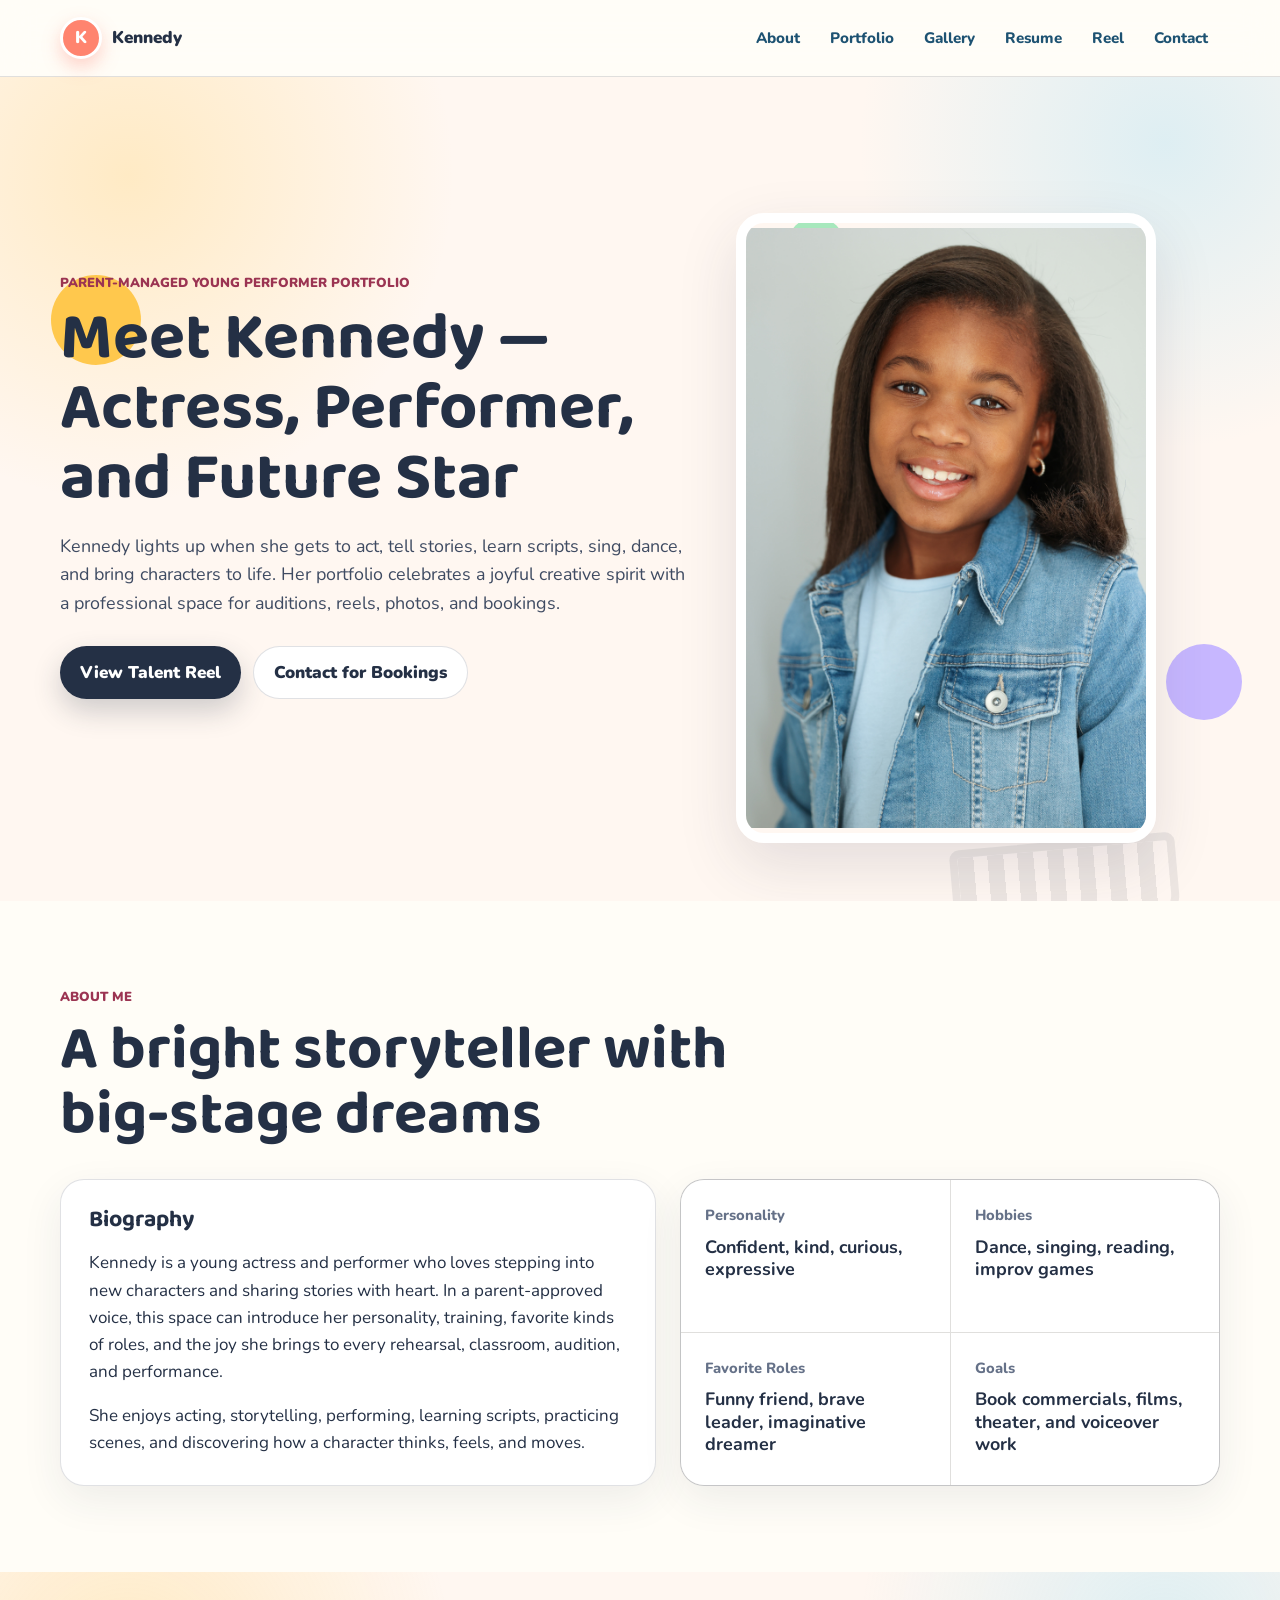
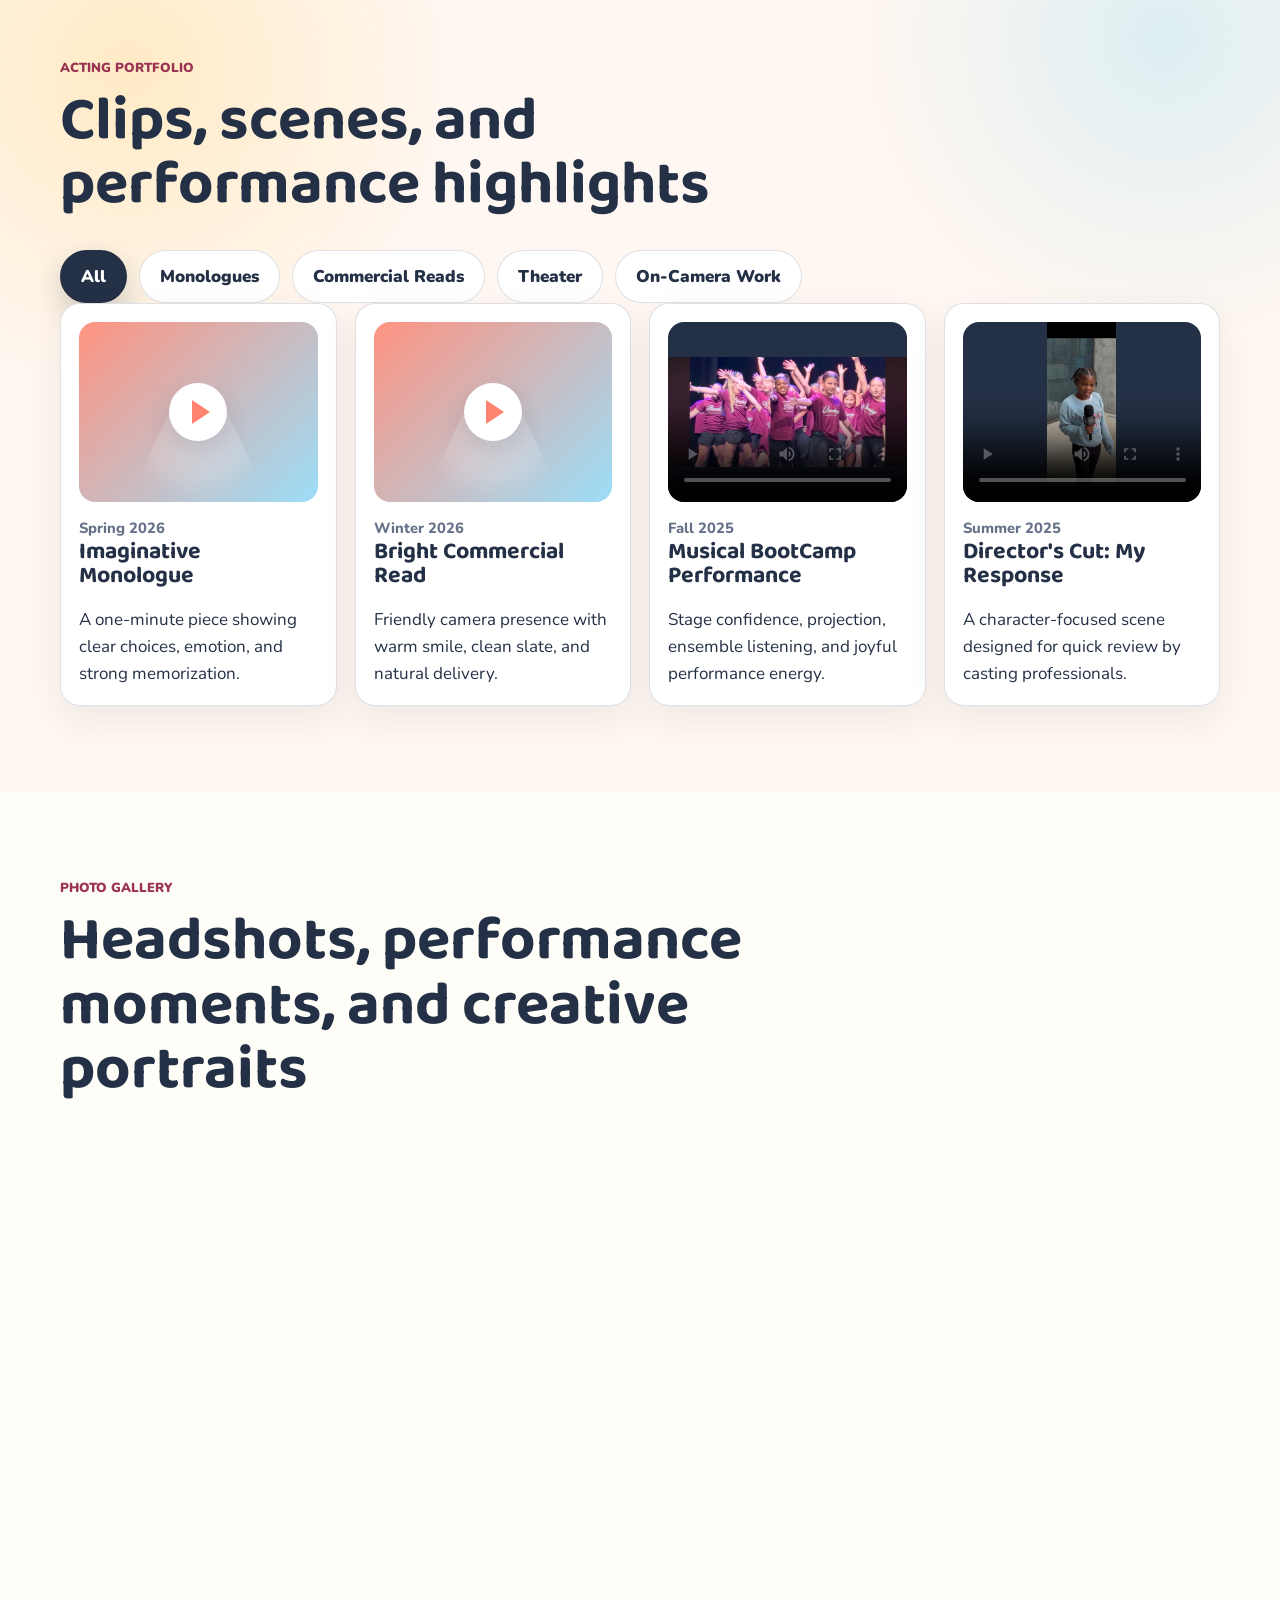
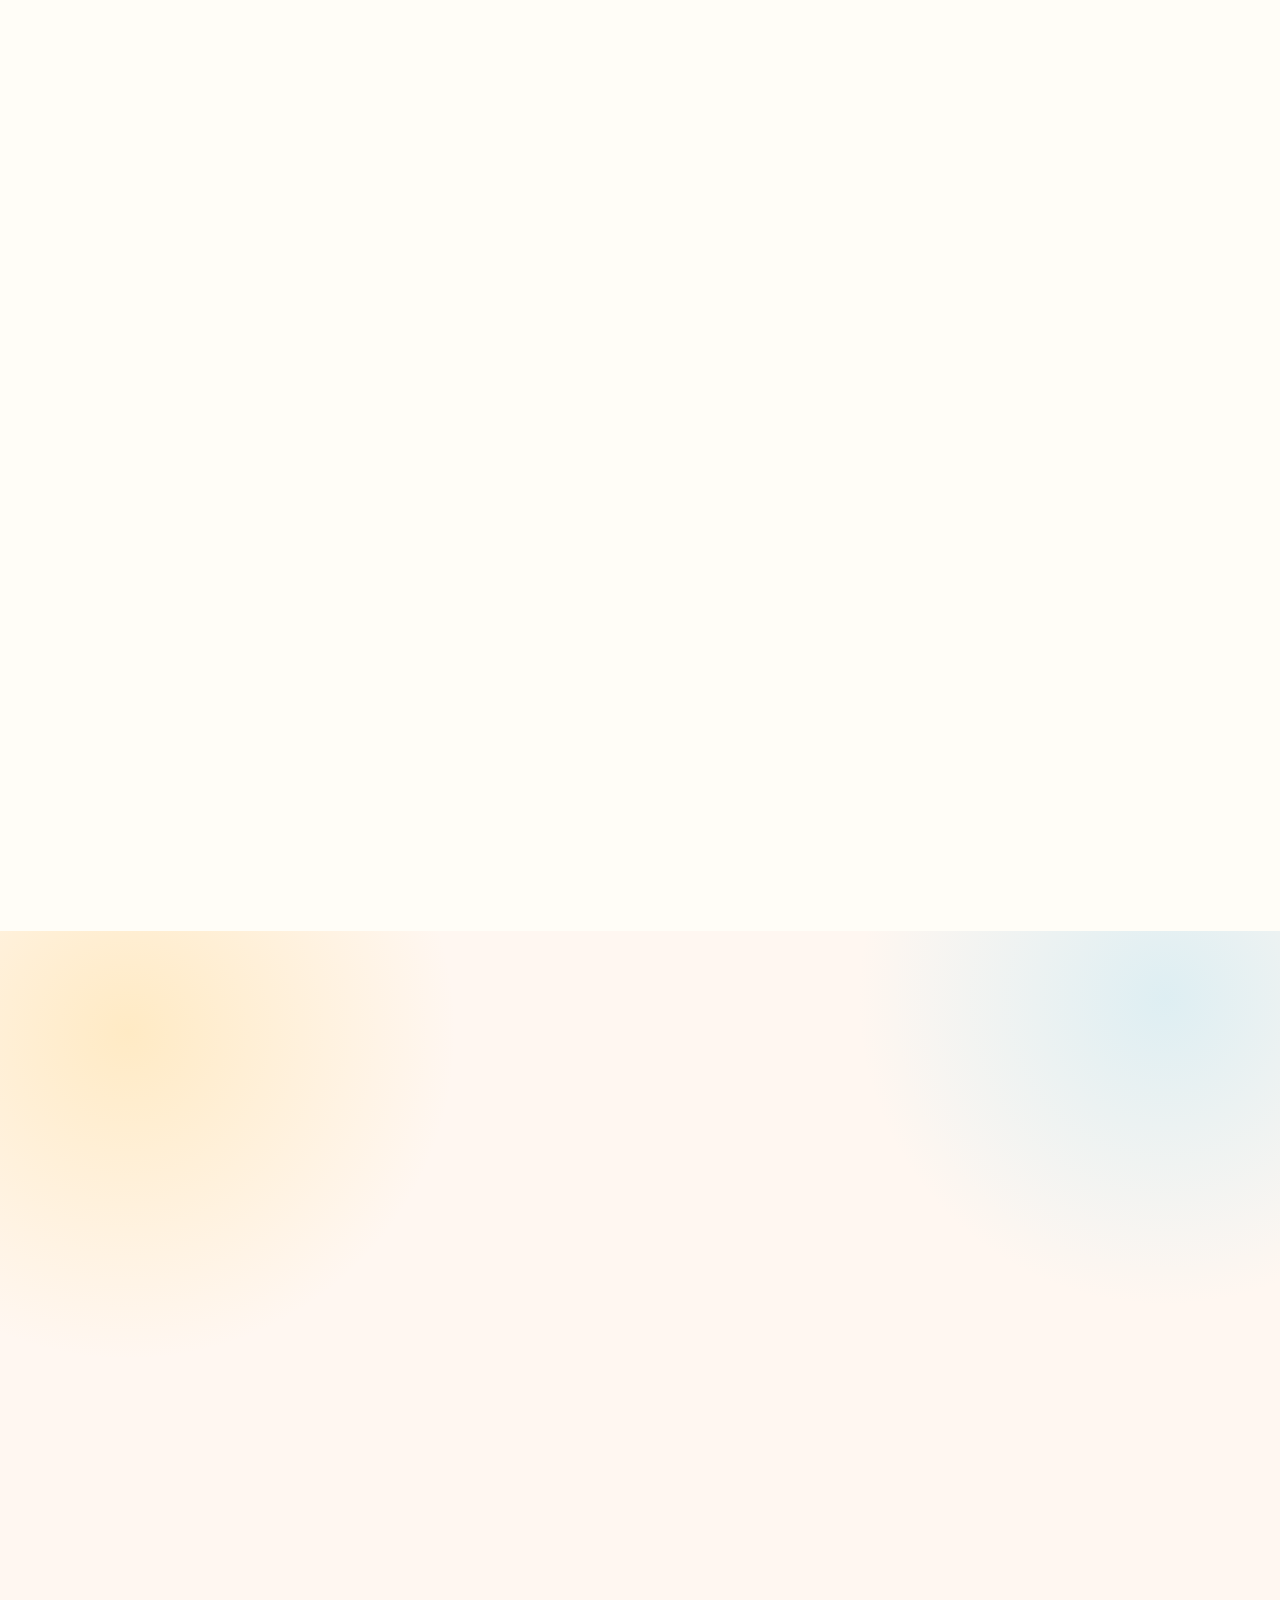
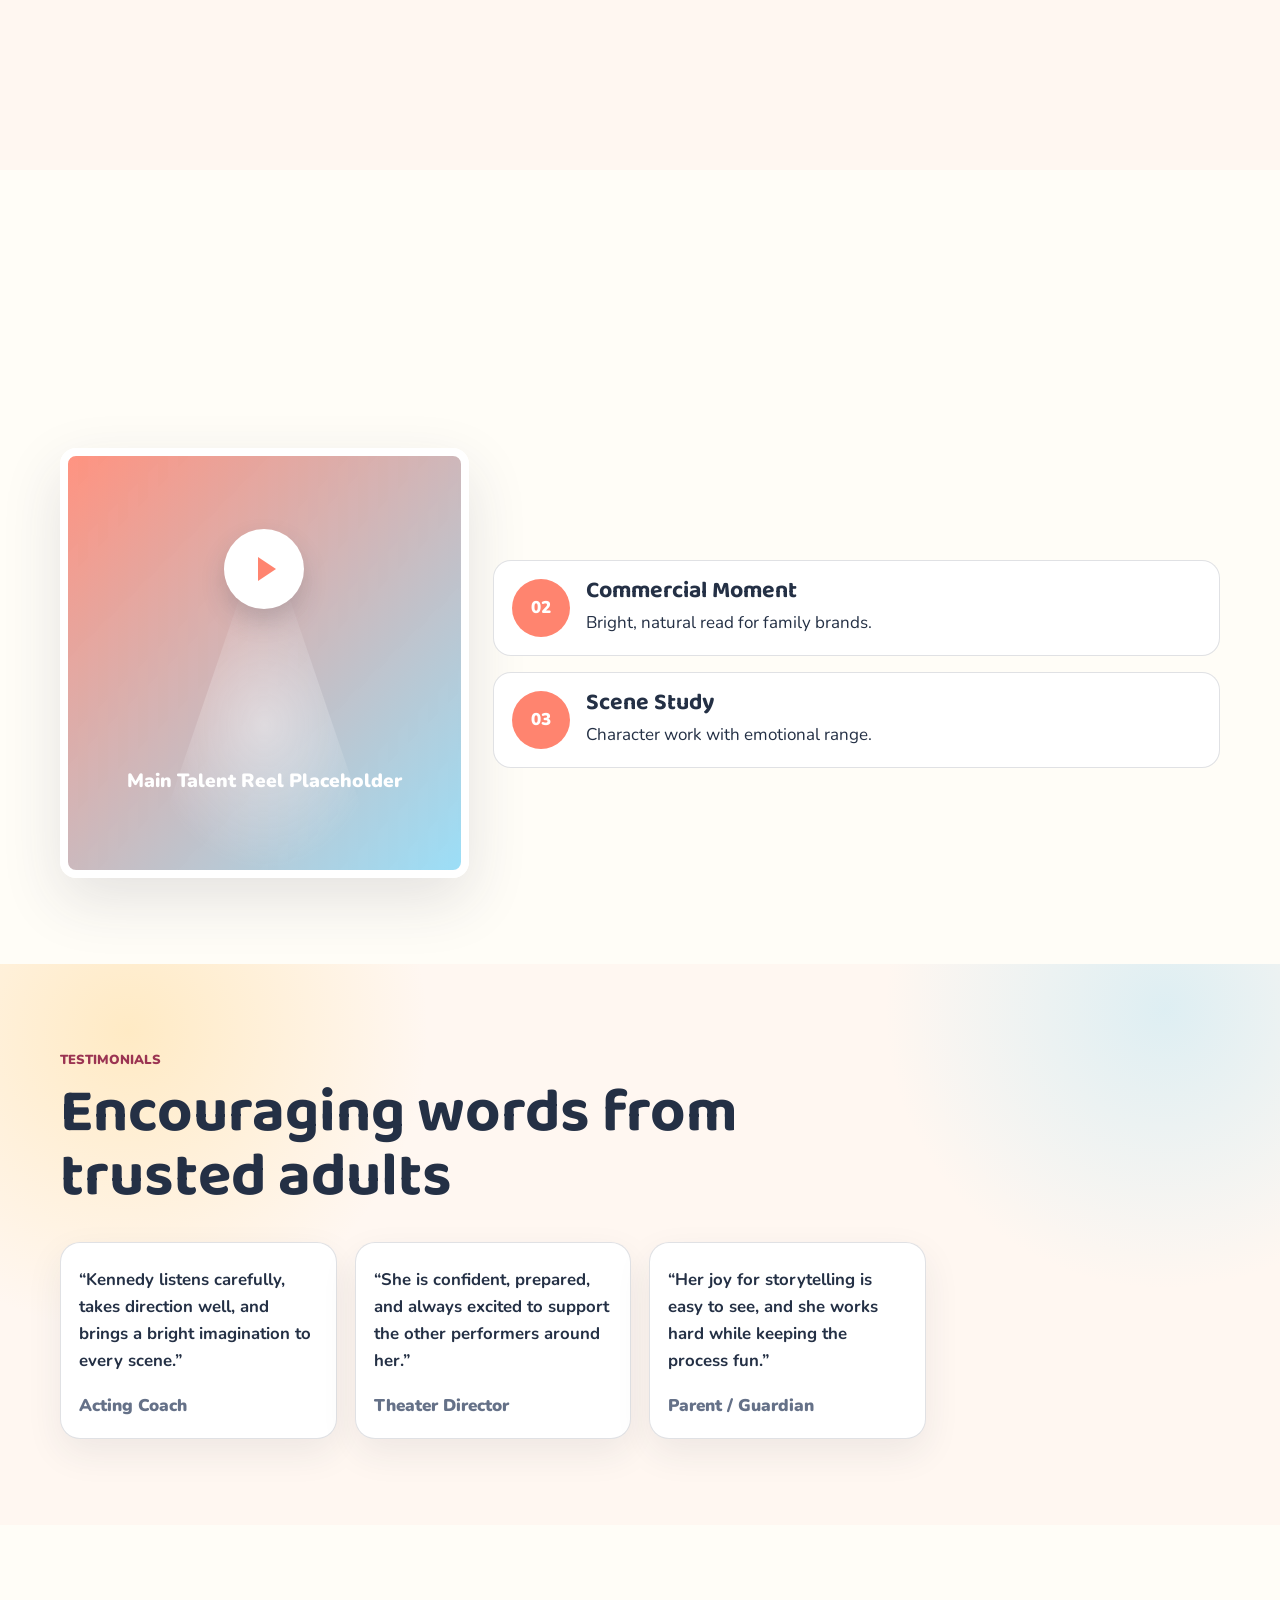
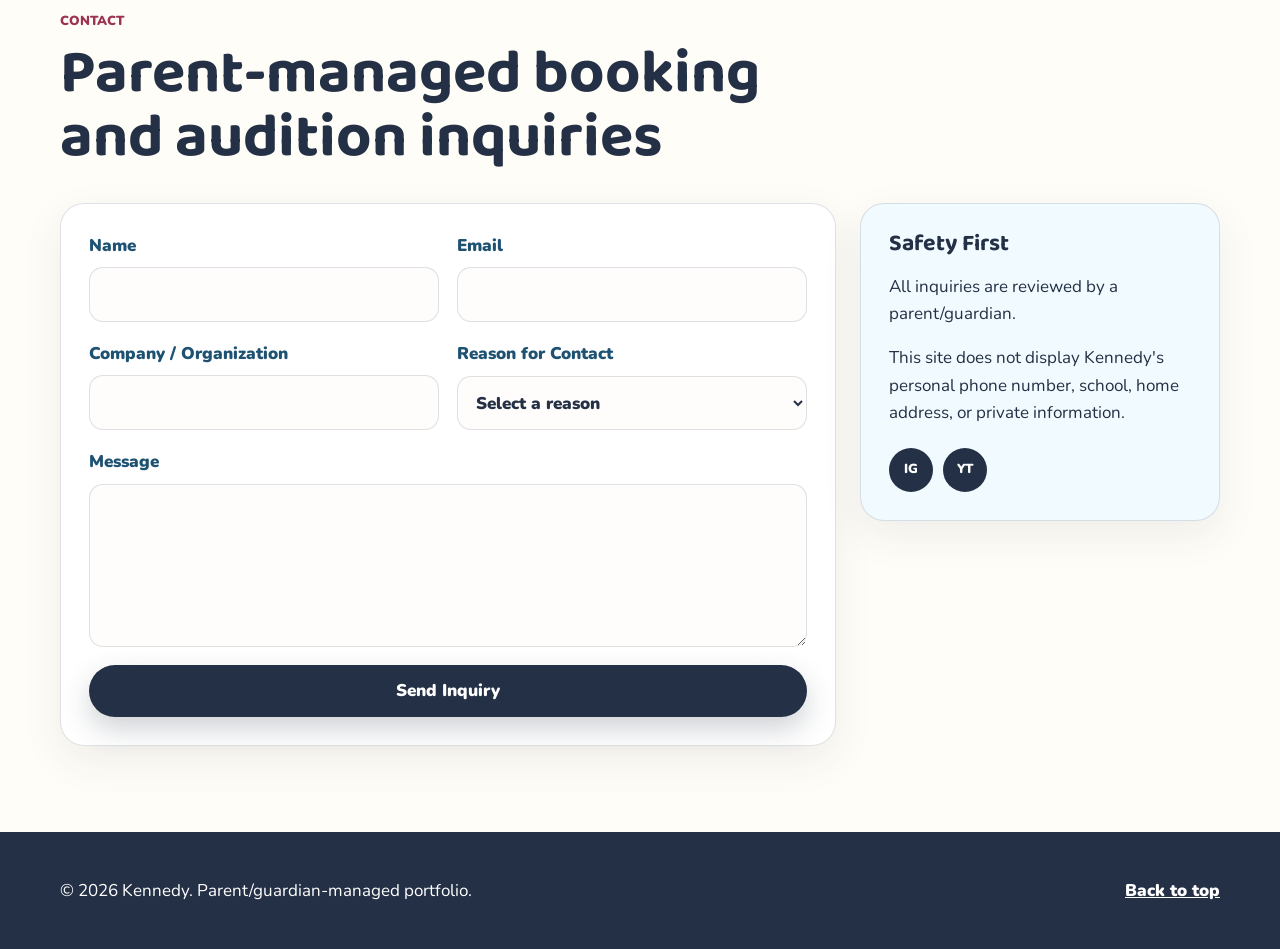
==== Kennedy_site/main.html @ 82f223d7 "Add Kennedy acting website" ====
<!doctype html>
<html lang="en">
  <head>
    <meta charset="utf-8">
    <meta name="viewport" content="width=device-width, initial-scale=1">
    <meta
      name="description"
      content="A joyful, parent-managed acting portfolio for Kennedy, a young performer with a love for acting, storytelling, music, and dance."
    >
    <title>Kennedy | Young Actress & Performer</title>
    <link rel="preconnect" href="https://fonts.googleapis.com">
    <link rel="preconnect" href="https://fonts.gstatic.com" crossorigin>
    <link
      href="https://fonts.googleapis.com/css2?family=Baloo+2:wght@500;600;700&family=Nunito:wght@400;600;700;800&display=swap"
      rel="stylesheet"
    >
    <link rel="stylesheet" href="styles.css">
  </head>
  <body>
    <a class="skip-link" href="#main">Skip to content</a>

    <header class="site-header">
      <nav class="nav" aria-label="Main navigation">
        <a class="brand" href="#home" aria-label="Kennedy home">
          <span class="brand-mark" aria-hidden="true">K</span>
          <span>Kennedy</span>
        </a>
        <button class="menu-toggle" type="button" aria-label="Open navigation" aria-expanded="false">
          <span></span>
          <span></span>
          <span></span>
        </button>
        <div class="nav-links">
          <a href="#about">About</a>
          <a href="#portfolio">Portfolio</a>
          <a href="#gallery">Gallery</a>
          <a href="#resume">Resume</a>
          <a href="#reel">Reel</a>
          <a href="#contact">Contact</a>
        </div>
      </nav>
    </header>

    <main id="main">
      <section class="hero section-band" id="home">
        <div class="hero-art" aria-hidden="true">
          <span class="spark spark-one"></span>
          <span class="spark spark-two"></span>
          <span class="spark spark-three"></span>
        </div>
        <div class="hero-copy reveal">
          <p class="eyebrow">Parent-managed young performer portfolio</p>
          <h1>Meet Kennedy — Actress, Performer, and Future Star</h1>
          <p class="hero-intro">
            Kennedy lights up when she gets to act, tell stories, learn scripts, sing, dance,
            and bring characters to life. Her portfolio celebrates a joyful creative spirit with
            a professional space for auditions, reels, photos, and bookings.
          </p>
          <div class="hero-actions" aria-label="Primary actions">
            <a class="button primary" href="#reel">View Talent Reel</a>
            <a class="button secondary" href="#contact">Contact for Bookings</a>
          </div>
        </div>
        <div class="hero-media reveal">
          <img src="assets/portfolio-headshot.png" alt="Approved smiling headshot for Kennedy's acting portfolio">
        </div>
      </section>

      <section class="about section-wrap" id="about">
        <div class="section-heading reveal">
          <p class="eyebrow">About Me</p>
          <h2>A bright storyteller with big-stage dreams</h2>
        </div>
        <div class="about-grid">
          <article class="about-card reveal">
            <h3>Biography</h3>
            <p>
              Kennedy is a young actress and performer who loves stepping into new characters
              and sharing stories with heart. In a parent-approved voice, this space can introduce
              her personality, training, favorite kinds of roles, and the joy she brings to every
              rehearsal, classroom, audition, and performance.
            </p>
            <p>
              She enjoys acting, storytelling, performing, learning scripts, practicing scenes,
              and discovering how a character thinks, feels, and moves.
            </p>
          </article>
          <div class="trait-board reveal" aria-label="Performer details">
            <div>
              <span>Personality</span>
              <strong>Confident, kind, curious, expressive</strong>
            </div>
            <div>
              <span>Hobbies</span>
              <strong>Dance, singing, reading, improv games</strong>
            </div>
            <div>
              <span>Favorite Roles</span>
              <strong>Funny friend, brave leader, imaginative dreamer</strong>
            </div>
            <div>
              <span>Goals</span>
              <strong>Book commercials, films, theater, and voiceover work</strong>
            </div>
          </div>
        </div>
      </section>

      <section class="portfolio section-band" id="portfolio">
        <div class="section-heading reveal">
          <p class="eyebrow">Acting Portfolio</p>
          <h2>Clips, scenes, and performance highlights</h2>
        </div>
        <div class="filter-row reveal" aria-label="Portfolio categories">
          <button class="chip active" type="button" data-filter="all">All</button>
          <button class="chip" type="button" data-filter="monologues">Monologues</button>
          <button class="chip" type="button" data-filter="commercial">Commercial Reads</button>
          <button class="chip" type="button" data-filter="theater">Theater</button>
          <button class="chip" type="button" data-filter="camera">On-Camera Work</button>
        </div>
        <div class="clip-grid">
          <article class="clip-card reveal" data-category="monologues">
            <div class="video-placeholder" aria-label="Video placeholder for dramatic monologue">
              <span class="play-icon" aria-hidden="true"></span>
            </div>
            <p class="clip-date">Spring 2026</p>
            <h3>Imaginative Monologue</h3>
            <p>A one-minute piece showing clear choices, emotion, and strong memorization.</p>
          </article>
          <article class="clip-card reveal" data-category="commercial">
            <div class="video-placeholder" aria-label="Video placeholder for commercial read">
              <span class="play-icon" aria-hidden="true"></span>
            </div>
            <p class="clip-date">Winter 2026</p>
            <h3>Bright Commercial Read</h3>
            <p>Friendly camera presence with warm smile, clean slate, and natural delivery.</p>
          </article>
          <article class="clip-card reveal" data-category="theater">
            <video class="clip-video clip-video-landscape" controls preload="metadata" poster="assets/musical-bootcamp-thumbnail.png" aria-label="Musical BootCamp Performance video">
              <source src="assets/musical-bootcamp-performance.mov">
              Your browser does not support embedded video.
            </video>
            <p class="clip-date">Fall 2025</p>
            <h3>Musical BootCamp Performance</h3>
            <p>Stage confidence, projection, ensemble listening, and joyful performance energy.</p>
          </article>
          <article class="clip-card reveal" data-category="camera">
            <video class="clip-video clip-video-landscape" controls preload="metadata" poster="assets/directors-cut-thumbnail.jpg" aria-label="Director's Cut: My Response video">
              <source src="assets/kennedy-interview.mov">
              Your browser does not support embedded video.
            </video>
            <p class="clip-date">Summer 2025</p>
            <h3>Director's Cut: My Response</h3>
            <p>A character-focused scene designed for quick review by casting professionals.</p>
          </article>
        </div>
      </section>

      <section class="gallery section-wrap" id="gallery">
        <div class="section-heading reveal">
          <p class="eyebrow">Photo Gallery</p>
          <h2>Headshots, performance moments, and creative portraits</h2>
        </div>
        <div class="gallery-grid">
          <figure class="gallery-item feature reveal">
            <img src="assets/gallery-school-headshot.png" alt="Approved school-style headshot for Kennedy">
            <figcaption>Approved professional headshot</figcaption>
          </figure>
          <figure class="gallery-item reveal">
            <img src="assets/bootcamp-performance.png" alt="Kennedy performing on stage during Boot Camp theatre Performance">
            <figcaption>Boot Camp theatre Performance</figcaption>
          </figure>
          <figure class="gallery-item reveal">
            <div class="gallery-placeholder script"></div>
            <figcaption>Script practice and character work</figcaption>
          </figure>
          <figure class="gallery-item reveal">
            <video class="gallery-video" controls preload="metadata" aria-label="Music, movement, and dance energy video">
              <source src="assets/kennedy-dance.mp4" type="video/mp4">
              Your browser does not support embedded video.
            </video>
            <figcaption>Music, movement, and dance energy</figcaption>
          </figure>
        </div>
        <div class="headshot-showcase reveal" aria-label="Headshot gallery">
          <h3>Headshot Collection</h3>
          <div class="headshot-grid">
            <figure class="headshot-card">
              <img src="assets/headshot-collection-1.jpg" alt="Kennedy expressive headshot with glasses">
              <figcaption>Expressive character headshot</figcaption>
            </figure>
            <figure class="headshot-card">
              <img src="assets/headshot-collection-2.jpg" alt="Kennedy focused studio headshot">
              <figcaption>Focused dramatic headshot</figcaption>
            </figure>
            <figure class="headshot-card">
              <img src="assets/headshot-collection-3.jpg" alt="Kennedy smiling against a pink backdrop">
              <figcaption>Bright commercial headshot</figcaption>
            </figure>
            <figure class="headshot-card">
              <img src="assets/headshot-collection-4.jpg" alt="Kennedy smiling in a pink top headshot">
              <figcaption>Warm natural headshot</figcaption>
            </figure>
          </div>
        </div>
      </section>

      <section class="resume section-band" id="resume">
        <div class="section-heading reveal">
          <p class="eyebrow">Resume</p>
          <h2>Quick review for agents, directors, and casting teams</h2>
        </div>
        <div class="resume-layout">
          <div class="resume-panel reveal">
            <h3>Kennedy Davis</h3>
            <p>Young Actress | Performer | Storyteller</p>
            <a class="button primary" href="assets/kennedy-resume-placeholder.pdf" aria-label="Download resume placeholder">
              Download Resume
            </a>
            <p class="small-note">PDF placeholder for an approved child actor resume.</p>
          </div>
          <div class="resume-columns">
            <article class="resume-list reveal">
              <h3>Acting Experience</h3>
              <ul>
                <li>School play featured role</li>
                <li>Community showcase scene</li>
                <li>Practice commercial reads and monologues</li>
              </ul>
            </article>
            <article class="resume-list reveal">
              <h3>Training & Classes</h3>
              <ul>
                <li>Acting for kids workshop</li>
                <li>On-camera audition basics</li>
                <li>Storytelling and improv practice</li>
              </ul>
            </article>
            <article class="resume-list reveal">
              <h3>Special Skills</h3>
              <ul>
                <li>Script memorization</li>
                <li>Improv games</li>
                <li>Commercial smiles and expressive reactions</li>
              </ul>
            </article>
            <article class="resume-list reveal">
              <h3>Dance, Music & Recognition</h3>
              <ul>
                <li>Beginner dance and movement</li>
                <li>Singing and rhythm practice</li>
                <li>Classroom leadership and performance awards</li>
              </ul>
            </article>
          </div>
        </div>
      </section>

      <section class="reel section-wrap" id="reel">
        <div class="section-heading reveal">
          <p class="eyebrow">Media / Talent Reel</p>
          <h2>Reel-first layout for fast professional review</h2>
        </div>
        <div class="reel-layout">
          <div class="main-reel reveal" aria-label="Main talent reel video placeholder">
            <span class="play-icon large" aria-hidden="true"></span>
            <p>Main Talent Reel Placeholder</p>
          </div>
          <div class="supporting-clips">
            <article class="mini-clip reveal">
              <span>01</span>
              <div>
                <h3>Slate & Intro</h3>
                <p>Short, friendly introduction clip.</p>
              </div>
            </article>
            <article class="mini-clip reveal">
              <span>02</span>
              <div>
                <h3>Commercial Moment</h3>
                <p>Bright, natural read for family brands.</p>
              </div>
            </article>
            <article class="mini-clip reveal">
              <span>03</span>
              <div>
                <h3>Scene Study</h3>
                <p>Character work with emotional range.</p>
              </div>
            </article>
          </div>
        </div>
      </section>

      <section class="testimonials section-band" id="testimonials">
        <div class="section-heading reveal">
          <p class="eyebrow">Testimonials</p>
          <h2>Encouraging words from trusted adults</h2>
        </div>
        <div class="testimonial-grid">
          <blockquote class="reveal">
            <p>“Kennedy listens carefully, takes direction well, and brings a bright imagination to every scene.”</p>
            <cite>Acting Coach</cite>
          </blockquote>
          <blockquote class="reveal">
            <p>“She is confident, prepared, and always excited to support the other performers around her.”</p>
            <cite>Theater Director</cite>
          </blockquote>
          <blockquote class="reveal">
            <p>“Her joy for storytelling is easy to see, and she works hard while keeping the process fun.”</p>
            <cite>Parent / Guardian</cite>
          </blockquote>
        </div>
      </section>

      <section class="contact section-wrap" id="contact">
        <div class="section-heading reveal">
          <p class="eyebrow">Contact</p>
          <h2>Parent-managed booking and audition inquiries</h2>
        </div>
        <div class="contact-layout">
          <form class="contact-form reveal" action="mailto:kennedydavistalent@gmail.com" method="post" enctype="text/plain">
            <label>
              Name
              <input type="text" name="name" autocomplete="name" required>
            </label>
            <label>
              Email
              <input type="email" name="email" autocomplete="email" required>
            </label>
            <label>
              Company / Organization
              <input type="text" name="company" autocomplete="organization">
            </label>
            <label>
              Reason for Contact
              <select name="reason" required>
                <option value="">Select a reason</option>
                <option>Audition request</option>
                <option>Representation</option>
                <option>Community performance</option>
                <option>Media or interview</option>
                <option>Other parent-approved inquiry</option>
              </select>
            </label>
            <label>
              Message
              <textarea name="message" rows="5" required></textarea>
            </label>
            <button class="button primary" type="submit">Send Inquiry</button>
          </form>
          <aside class="safety-card reveal" aria-label="Safety information">
            <h3>Safety First</h3>
            <p>All inquiries are reviewed by a parent/guardian.</p>
            <p>
              This site does not display Kennedy's personal phone number, school, home address,
              or private information.
            </p>
            <div class="social-placeholders" aria-label="Social link placeholders">
              <a href="https://www.instagram.com/kennedycdavis/" aria-label="Open Kennedy Davis on Instagram" target="_blank" rel="noopener">IG</a>
              <a href="https://www.youtube.com/@kennedydavis-s3v" aria-label="Open Kennedy Davis on YouTube" target="_blank" rel="noopener">YT</a>
            </div>
          </aside>
        </div>
      </section>
    </main>

    <footer class="site-footer">
      <p>&copy; 2026 Kennedy. Parent/guardian-managed portfolio.</p>
      <a href="#home">Back to top</a>
    </footer>

    <script src="script.js"></script>
  </body>
</html>
---- Kennedy_site/styles.css ----
:root {
  --ink: #243045;
  --muted: #657188;
  --paper: #fffdf7;
  --peach: #ff846f;
  --gold: #ffc84d;
  --sky: #88d8f7;
  --mint: #a7e8bd;
  --lavender: #c7b7ff;
  --rose: #fff0ec;
  --blue-ink: #1d5272;
  --line: rgba(36, 48, 69, 0.14);
  --shadow: 0 22px 60px rgba(44, 45, 80, 0.13);
}

* {
  box-sizing: border-box;
}

html {
  scroll-behavior: smooth;
}

body {
  margin: 0;
  color: var(--ink);
  background: var(--paper);
  font-family: "Nunito", system-ui, -apple-system, BlinkMacSystemFont, "Segoe UI", sans-serif;
  font-size: 17px;
  line-height: 1.6;
}

img {
  display: block;
  max-width: 100%;
}

a {
  color: inherit;
}

button,
input,
select,
textarea {
  font: inherit;
}

.skip-link {
  position: absolute;
  top: 12px;
  left: 12px;
  z-index: 20;
  padding: 10px 14px;
  color: #fff;
  background: var(--ink);
  border-radius: 999px;
  transform: translateY(-140%);
  transition: transform 160ms ease;
}

.skip-link:focus {
  transform: translateY(0);
}

.site-header {
  position: sticky;
  top: 0;
  z-index: 10;
  background: rgba(255, 253, 247, 0.88);
  border-bottom: 1px solid var(--line);
  backdrop-filter: blur(18px);
}

.nav {
  display: flex;
  align-items: center;
  justify-content: space-between;
  width: min(1160px, calc(100% - 32px));
  min-height: 76px;
  margin: 0 auto;
  gap: 20px;
}

.brand {
  display: inline-flex;
  align-items: center;
  gap: 10px;
  color: var(--ink);
  font-weight: 900;
  text-decoration: none;
}

.brand-mark {
  display: grid;
  width: 42px;
  height: 42px;
  place-items: center;
  color: #fff;
  background: var(--peach);
  border: 3px solid #fff;
  border-radius: 50%;
  box-shadow: 0 8px 18px rgba(255, 132, 111, 0.35);
}

.nav-links {
  display: flex;
  align-items: center;
  gap: 6px;
}

.nav-links a {
  padding: 10px 12px;
  color: var(--blue-ink);
  font-size: 0.95rem;
  font-weight: 800;
  text-decoration: none;
  border-radius: 999px;
}

.nav-links a:hover,
.nav-links a:focus-visible {
  background: #eaf8ff;
  outline: none;
}

.menu-toggle {
  display: none;
  width: 46px;
  height: 46px;
  padding: 11px;
  background: #fff;
  border: 1px solid var(--line);
  border-radius: 50%;
}

.menu-toggle span {
  display: block;
  height: 2px;
  margin: 5px 0;
  background: var(--ink);
}

.section-band,
.section-wrap {
  position: relative;
  padding: 86px max(20px, calc((100vw - 1160px) / 2));
}

.section-band {
  background:
    radial-gradient(circle at 10% 12%, rgba(255, 200, 77, 0.27), transparent 24%),
    radial-gradient(circle at 91% 8%, rgba(136, 216, 247, 0.28), transparent 22%),
    #fff7f1;
}

.hero {
  display: grid;
  grid-template-columns: minmax(0, 1.02fr) minmax(320px, 0.78fr);
  align-items: center;
  min-height: calc(100vh - 76px);
  padding-top: 52px;
  padding-bottom: 58px;
  gap: 44px;
  overflow: hidden;
}

.hero::after {
  position: absolute;
  right: 8%;
  bottom: -28px;
  width: 210px;
  height: 72px;
  content: "";
  background: repeating-linear-gradient(90deg, var(--ink) 0 16px, #fff 16px 30px);
  border: 8px solid var(--ink);
  border-radius: 10px 10px 26px 26px;
  opacity: 0.08;
  transform: rotate(-5deg);
}

.hero-copy,
.hero-media,
.section-heading,
.about-card,
.trait-board,
.clip-card,
.gallery-item,
.resume-panel,
.resume-list,
.main-reel,
.mini-clip,
blockquote,
.contact-form,
.safety-card {
  position: relative;
  z-index: 1;
}

.eyebrow {
  margin: 0 0 10px;
  color: #9b3452;
  font-size: 0.82rem;
  font-weight: 900;
  letter-spacing: 0;
  text-transform: uppercase;
}

h1,
h2,
h3 {
  margin: 0;
  font-family: "Baloo 2", "Nunito", system-ui, sans-serif;
  line-height: 1.05;
  letter-spacing: 0;
}

h1 {
  max-width: 780px;
  font-size: clamp(3rem, 5.2vw, 4.45rem);
}

h2 {
  max-width: 760px;
  font-size: clamp(2.2rem, 4.8vw, 4rem);
}

h3 {
  font-size: 1.45rem;
}

.hero-intro {
  max-width: 690px;
  margin: 18px 0 0;
  color: #3f4b62;
  font-size: 1.12rem;
}

.hero-actions,
.filter-row {
  display: flex;
  flex-wrap: wrap;
  gap: 12px;
  margin-top: 28px;
}

.button,
.chip {
  display: inline-flex;
  min-height: 48px;
  align-items: center;
  justify-content: center;
  padding: 12px 20px;
  font-weight: 900;
  text-decoration: none;
  border: 0;
  border-radius: 999px;
  cursor: pointer;
}

.button.primary,
.chip.active {
  color: #fff;
  background: var(--ink);
  box-shadow: 0 12px 28px rgba(36, 48, 69, 0.22);
}

.button.secondary,
.chip {
  color: var(--ink);
  background: #fff;
  border: 1px solid var(--line);
}

.button:hover,
.button:focus-visible,
.chip:hover,
.chip:focus-visible {
  outline: 3px solid rgba(136, 216, 247, 0.45);
  outline-offset: 3px;
}

.hero-media {
  align-self: stretch;
  display: grid;
  align-items: end;
}

.hero-media img {
  width: min(100%, 420px);
  aspect-ratio: 2 / 3;
  object-fit: contain;
  border: 10px solid #fff;
  border-radius: 28px;
  box-shadow: var(--shadow);
}

.photo-note {
  width: min(78%, 340px);
  margin: -52px auto 0;
  padding: 16px 18px;
  color: #3a4050;
  background: #fff;
  border: 1px solid var(--line);
  border-radius: 18px;
  box-shadow: 0 14px 38px rgba(44, 45, 80, 0.12);
}

.photo-note strong {
  display: block;
  color: var(--ink);
}

.hero-art .spark {
  position: absolute;
  display: block;
  border-radius: 999px;
  animation: floaty 6s ease-in-out infinite;
}

.hero-art {
  position: absolute;
  inset: 0;
  pointer-events: none;
}

.spark-one {
  top: 24%;
  left: 4%;
  width: 90px;
  height: 90px;
  background: var(--gold);
}

.spark-two {
  top: 17%;
  right: 34%;
  width: 58px;
  height: 58px;
  background: var(--mint);
  animation-delay: -2s;
}

.spark-three {
  right: 3%;
  bottom: 22%;
  width: 76px;
  height: 76px;
  background: var(--lavender);
  animation-delay: -4s;
}

.section-heading {
  margin-bottom: 32px;
}

.about-grid {
  display: grid;
  grid-template-columns: minmax(0, 1.05fr) minmax(280px, 0.95fr);
  gap: 24px;
}

.about-card,
.trait-board,
.resume-panel,
.resume-list,
.safety-card,
.contact-form {
  background: #fff;
  border: 1px solid var(--line);
  border-radius: 24px;
  box-shadow: 0 14px 40px rgba(44, 45, 80, 0.08);
}

.about-card,
.resume-panel,
.safety-card,
.contact-form {
  padding: 28px;
}

.about-card p:last-child,
.safety-card p:last-child {
  margin-bottom: 0;
}

.trait-board {
  display: grid;
  grid-template-columns: 1fr 1fr;
  gap: 1px;
  overflow: hidden;
  background: var(--line);
}

.trait-board div {
  min-height: 150px;
  padding: 24px;
  background: #fff;
}

.trait-board span,
.clip-date,
.small-note {
  display: block;
  color: var(--muted);
  font-size: 0.92rem;
  font-weight: 800;
}

.trait-board strong {
  display: block;
  margin-top: 8px;
  font-size: 1.12rem;
  line-height: 1.25;
}

.clip-grid,
.testimonial-grid {
  display: grid;
  grid-template-columns: repeat(4, minmax(0, 1fr));
  gap: 18px;
}

.clip-card,
blockquote {
  padding: 18px;
  background: #fff;
  border: 1px solid var(--line);
  border-radius: 20px;
  box-shadow: 0 14px 36px rgba(44, 45, 80, 0.08);
}

.video-placeholder,
.main-reel {
  position: relative;
  display: grid;
  min-height: 180px;
  place-items: center;
  overflow: hidden;
  background:
    linear-gradient(135deg, rgba(255, 132, 111, 0.88), rgba(136, 216, 247, 0.84)),
    repeating-linear-gradient(90deg, rgba(255, 255, 255, 0.24) 0 10px, transparent 10px 20px);
  border-radius: 16px;
}

.video-placeholder::before,
.main-reel::before {
  position: absolute;
  inset: auto 20% 0;
  height: 70%;
  content: "";
  background: radial-gradient(ellipse at center, rgba(255, 255, 255, 0.7), transparent 70%);
  clip-path: polygon(42% 0, 58% 0, 100% 100%, 0 100%);
  opacity: 0.62;
  animation: spotlight 4.2s ease-in-out infinite alternate;
}

.clip-video {
  display: block;
  width: 100%;
  min-height: 180px;
  object-fit: contain;
  background: var(--ink);
  border-radius: 16px;
}

.clip-video-landscape {
  aspect-ratio: 16 / 9;
}

.play-icon {
  position: relative;
  z-index: 1;
  display: grid;
  width: 58px;
  height: 58px;
  place-items: center;
  background: #fff;
  border-radius: 50%;
  box-shadow: 0 12px 24px rgba(36, 48, 69, 0.18);
}

.play-icon::after {
  width: 0;
  height: 0;
  margin-left: 5px;
  content: "";
  border-top: 12px solid transparent;
  border-bottom: 12px solid transparent;
  border-left: 18px solid var(--peach);
}

.play-icon.large {
  width: 80px;
  height: 80px;
}

.clip-card p {
  margin-bottom: 0;
}

.gallery-grid {
  display: grid;
  grid-template-columns: 1.2fr 0.8fr 0.8fr;
  gap: 18px;
}

.gallery-item {
  margin: 0;
  overflow: hidden;
  background: #fff;
  border: 1px solid var(--line);
  border-radius: 20px;
  box-shadow: 0 14px 36px rgba(44, 45, 80, 0.08);
}

.gallery-item.feature {
  grid-row: span 2;
}

.gallery-item img,
.gallery-placeholder,
.gallery-video {
  width: 100%;
  min-height: 250px;
  aspect-ratio: 1 / 1;
  object-fit: cover;
}

.gallery-video {
  display: block;
  background: var(--ink);
}

.headshot-showcase {
  margin-top: 28px;
}

.headshot-showcase h3 {
  margin-bottom: 14px;
}

.headshot-grid {
  display: grid;
  grid-template-columns: repeat(4, minmax(0, 1fr));
  gap: 18px;
}

.headshot-card {
  margin: 0;
  overflow: hidden;
  background: #fff;
  border: 1px solid var(--line);
  border-radius: 20px;
  box-shadow: 0 14px 36px rgba(44, 45, 80, 0.08);
}

.headshot-card img {
  width: 100%;
  aspect-ratio: 2 / 3;
  object-fit: contain;
  background: #eef5f1;
}

.gallery-item.feature img {
  min-height: 530px;
  aspect-ratio: 2 / 3;
  object-fit: contain;
  background: #eef5f1;
}

.gallery-placeholder {
  background:
    radial-gradient(circle at 72% 28%, #fff 0 7%, transparent 8%),
    linear-gradient(135deg, var(--sky), var(--mint));
}

.gallery-placeholder.script {
  background:
    linear-gradient(90deg, transparent 48%, rgba(36, 48, 69, 0.1) 49% 51%, transparent 52%),
    repeating-linear-gradient(0deg, #fff 0 22px, #e8f5ff 22px 24px);
}

.gallery-placeholder.dance {
  background:
    radial-gradient(circle at 30% 30%, #fff 0 10%, transparent 11%),
    conic-gradient(from 70deg, var(--peach), var(--gold), var(--lavender), var(--sky), var(--peach));
}

.gallery-placeholder.spotlight {
  background:
    radial-gradient(ellipse at center bottom, rgba(255, 255, 255, 0.8), transparent 48%),
    linear-gradient(135deg, #23304a, #6d5cc5 50%, #ff846f);
}

figcaption {
  padding: 14px 16px 16px;
  color: #3f4b62;
  font-size: 0.95rem;
  font-weight: 800;
}

.resume-layout,
.contact-layout,
.reel-layout {
  display: grid;
  grid-template-columns: 0.72fr 1.28fr;
  gap: 24px;
  align-items: start;
}

.resume-panel {
  position: sticky;
  top: 100px;
}

.resume-panel .button {
  margin-top: 18px;
}

.resume-columns {
  display: grid;
  grid-template-columns: 1fr 1fr;
  gap: 18px;
}

.resume-list {
  padding: 22px;
}

.resume-list ul {
  padding-left: 22px;
  margin-bottom: 0;
}

.main-reel {
  min-height: 430px;
  color: #fff;
  border: 8px solid #fff;
  box-shadow: var(--shadow);
}

.main-reel p {
  position: relative;
  z-index: 1;
  margin: 12px 0 0;
  font-size: 1.2rem;
  font-weight: 900;
}

.supporting-clips {
  display: grid;
  gap: 16px;
}

.mini-clip {
  display: grid;
  grid-template-columns: 58px 1fr;
  gap: 16px;
  align-items: center;
  padding: 18px;
  background: #fff;
  border: 1px solid var(--line);
  border-radius: 18px;
}

.mini-clip span {
  display: grid;
  width: 58px;
  height: 58px;
  place-items: center;
  color: #fff;
  font-weight: 900;
  background: var(--peach);
  border-radius: 50%;
}

.mini-clip p,
blockquote p {
  margin: 6px 0 0;
}

blockquote {
  margin: 0;
}

blockquote p {
  font-size: 1.05rem;
  font-weight: 700;
}

cite {
  display: block;
  margin-top: 18px;
  color: var(--muted);
  font-style: normal;
  font-weight: 900;
}

.contact-layout {
  grid-template-columns: minmax(0, 1fr) 360px;
}

.contact-form {
  display: grid;
  grid-template-columns: 1fr 1fr;
  gap: 18px;
}

.contact-form label {
  display: grid;
  gap: 8px;
  color: var(--blue-ink);
  font-weight: 900;
}

.contact-form label:nth-last-of-type(1),
.contact-form button {
  grid-column: 1 / -1;
}

input,
select,
textarea {
  width: 100%;
  color: var(--ink);
  background: #fffdfb;
  border: 1px solid var(--line);
  border-radius: 14px;
  padding: 13px 14px;
}

textarea {
  resize: vertical;
}

input:focus,
select:focus,
textarea:focus {
  border-color: var(--blue-ink);
  outline: 3px solid rgba(136, 216, 247, 0.35);
}

.safety-card {
  background: #f1fbff;
}

.social-placeholders {
  display: flex;
  gap: 10px;
  margin-top: 22px;
}

.social-placeholders a {
  display: grid;
  width: 44px;
  height: 44px;
  place-items: center;
  color: #fff;
  font-size: 0.82rem;
  font-weight: 900;
  text-decoration: none;
  background: var(--ink);
  border-radius: 50%;
}

.site-footer {
  display: flex;
  align-items: center;
  justify-content: space-between;
  gap: 16px;
  padding: 28px max(20px, calc((100vw - 1160px) / 2));
  color: #fff;
  background: var(--ink);
}

.site-footer a {
  font-weight: 900;
}

.opening-page {
  min-height: 100vh;
  overflow-x: hidden;
  background:
    radial-gradient(circle at 16% 18%, rgba(255, 200, 77, 0.35), transparent 22%),
    radial-gradient(circle at 84% 16%, rgba(136, 216, 247, 0.34), transparent 24%),
    linear-gradient(135deg, #fffaf0 0%, #fff0ec 47%, #eaf8ff 100%);
}

.opening {
  position: relative;
  display: grid;
  grid-template-columns: minmax(0, 0.98fr) minmax(300px, 0.72fr);
  width: min(1160px, calc(100% - 40px));
  min-height: 100vh;
  align-items: center;
  gap: 46px;
  margin: 0 auto;
  padding: 64px 0;
}

.opening-stage {
  position: absolute;
  inset: 0;
  pointer-events: none;
}

.curtain {
  position: fixed;
  top: 0;
  bottom: 0;
  width: 16vw;
  min-width: 90px;
  opacity: 0.18;
  background:
    repeating-linear-gradient(90deg, rgba(155, 52, 82, 0.36) 0 18px, rgba(255, 132, 111, 0.2) 18px 34px),
    linear-gradient(180deg, var(--peach), #9b3452);
}

.curtain-left {
  left: 0;
  clip-path: polygon(0 0, 100% 0, 78% 100%, 0 100%);
}

.curtain-right {
  right: 0;
  clip-path: polygon(0 0, 100% 0, 100% 100%, 22% 100%);
}

.opening-light {
  position: absolute;
  top: 2%;
  width: 34%;
  height: 92%;
  opacity: 0.44;
  background: radial-gradient(ellipse at top, rgba(255, 255, 255, 0.95), rgba(255, 255, 255, 0.18) 38%, transparent 70%);
  clip-path: polygon(42% 0, 58% 0, 100% 100%, 0 100%);
  animation: spotlight 4.6s ease-in-out infinite alternate;
}

.opening-light-one {
  left: 8%;
  transform: rotate(7deg);
}

.opening-light-two {
  right: 10%;
  animation-delay: -1.8s;
  transform: rotate(-7deg);
}

.opening-star {
  position: absolute;
  width: 24px;
  height: 24px;
  background: var(--gold);
  clip-path: polygon(50% 0, 62% 34%, 98% 35%, 69% 56%, 79% 91%, 50% 70%, 21% 91%, 31% 56%, 2% 35%, 38% 34%);
  animation: floaty 5s ease-in-out infinite;
}

.star-one {
  top: 18%;
  left: 42%;
}

.star-two {
  right: 5%;
  bottom: 26%;
  background: var(--lavender);
  animation-delay: -1.2s;
}

.star-three {
  bottom: 16%;
  left: 9%;
  background: var(--mint);
  animation-delay: -2.4s;
}

.opening-content,
.opening-photo {
  position: relative;
  z-index: 1;
}

.opening-content {
  max-width: 680px;
  padding: 34px 0;
}

.opening-content h1 {
  font-size: clamp(3.15rem, 7vw, 6.2rem);
}

.opening-content p:not(.eyebrow) {
  max-width: 590px;
  margin: 20px 0 0;
  color: #3f4b62;
  font-size: 1.18rem;
}

.opening-button {
  margin-top: 30px;
  min-width: 210px;
}

.opening-photo {
  display: grid;
  justify-items: center;
}

.opening-photo img {
  width: min(100%, 430px);
  aspect-ratio: 4 / 5;
  object-fit: cover;
  border: 10px solid #fff;
  border-radius: 30px;
  box-shadow: var(--shadow);
}

.opening-badge {
  display: flex;
  flex-wrap: wrap;
  justify-content: center;
  gap: 8px;
  width: min(92%, 360px);
  margin-top: -34px;
  padding: 14px;
  background: #fff;
  border: 1px solid var(--line);
  border-radius: 999px;
  box-shadow: 0 14px 34px rgba(36, 48, 69, 0.12);
}

.opening-badge span {
  color: var(--blue-ink);
  font-size: 0.86rem;
  font-weight: 900;
}

.reveal {
  opacity: 0;
  transform: translateY(24px);
  transition: opacity 620ms ease, transform 620ms ease;
}

.reveal.visible {
  opacity: 1;
  transform: translateY(0);
}

@keyframes floaty {
  0%,
  100% {
    transform: translateY(0);
  }
  50% {
    transform: translateY(-16px);
  }
}

@keyframes spotlight {
  from {
    transform: translateX(-8%) skewX(-3deg);
  }
  to {
    transform: translateX(8%) skewX(3deg);
  }
}

@media (prefers-reduced-motion: reduce) {
  html {
    scroll-behavior: auto;
  }

  *,
  *::before,
  *::after {
    animation-duration: 0.001ms !important;
    animation-iteration-count: 1 !important;
    transition-duration: 0.001ms !important;
  }

  .reveal {
    opacity: 1;
    transform: none;
  }
}

@media (max-width: 980px) {
  .menu-toggle {
    display: block;
  }

  .nav-links {
    position: absolute;
    top: 76px;
    right: 16px;
    left: 16px;
    display: none;
    flex-direction: column;
    align-items: stretch;
    padding: 14px;
    background: #fff;
    border: 1px solid var(--line);
    border-radius: 18px;
    box-shadow: var(--shadow);
  }

  .nav-links.open {
    display: flex;
  }

  .hero,
  .about-grid,
  .resume-layout,
  .reel-layout,
  .contact-layout {
    grid-template-columns: 1fr;
  }

  .clip-grid,
  .testimonial-grid,
  .headshot-grid {
    grid-template-columns: 1fr 1fr;
  }

  .resume-panel {
    position: static;
  }

  .contact-layout {
    gap: 18px;
  }

  .opening {
    grid-template-columns: 1fr;
    gap: 30px;
    padding-top: 44px;
  }

  .opening-content {
    max-width: 720px;
    padding: 0;
  }

  .opening-photo img {
    width: min(100%, 360px);
  }
}

@media (max-width: 720px) {
  body {
    font-size: 16px;
  }

  .section-band,
  .section-wrap {
    padding-top: 62px;
    padding-bottom: 62px;
  }

  .hero {
    min-height: auto;
    padding-top: 56px;
  }

  h1 {
    font-size: clamp(2.45rem, 12vw, 3.35rem);
  }

  .opening {
    width: min(100% - 32px, 560px);
    padding-top: 36px;
    padding-bottom: 50px;
  }

  .opening-content h1 {
    font-size: clamp(2.7rem, 14vw, 4rem);
  }

  .opening-content p:not(.eyebrow) {
    font-size: 1.04rem;
  }

  .opening-button {
    width: 100%;
  }

  .opening-photo img {
    border-width: 7px;
    border-radius: 22px;
  }

  .opening-badge {
    width: calc(100% - 22px);
    border-radius: 18px;
  }

  .hero-intro {
    font-size: 1.05rem;
  }

  .hero-media img {
    border-width: 7px;
    border-radius: 22px;
  }

  .photo-note {
    width: calc(100% - 26px);
  }

  .trait-board,
  .resume-columns,
  .contact-form,
  .clip-grid,
  .testimonial-grid,
  .gallery-grid,
  .headshot-grid {
    grid-template-columns: 1fr;
  }

  .gallery-item.feature {
    grid-row: auto;
  }

  .gallery-item.feature img,
  .main-reel {
    min-height: 330px;
  }

  .contact-form label:nth-last-of-type(1),
  .contact-form button {
    grid-column: auto;
  }

  .site-footer {
    flex-direction: column;
    align-items: flex-start;
  }
}
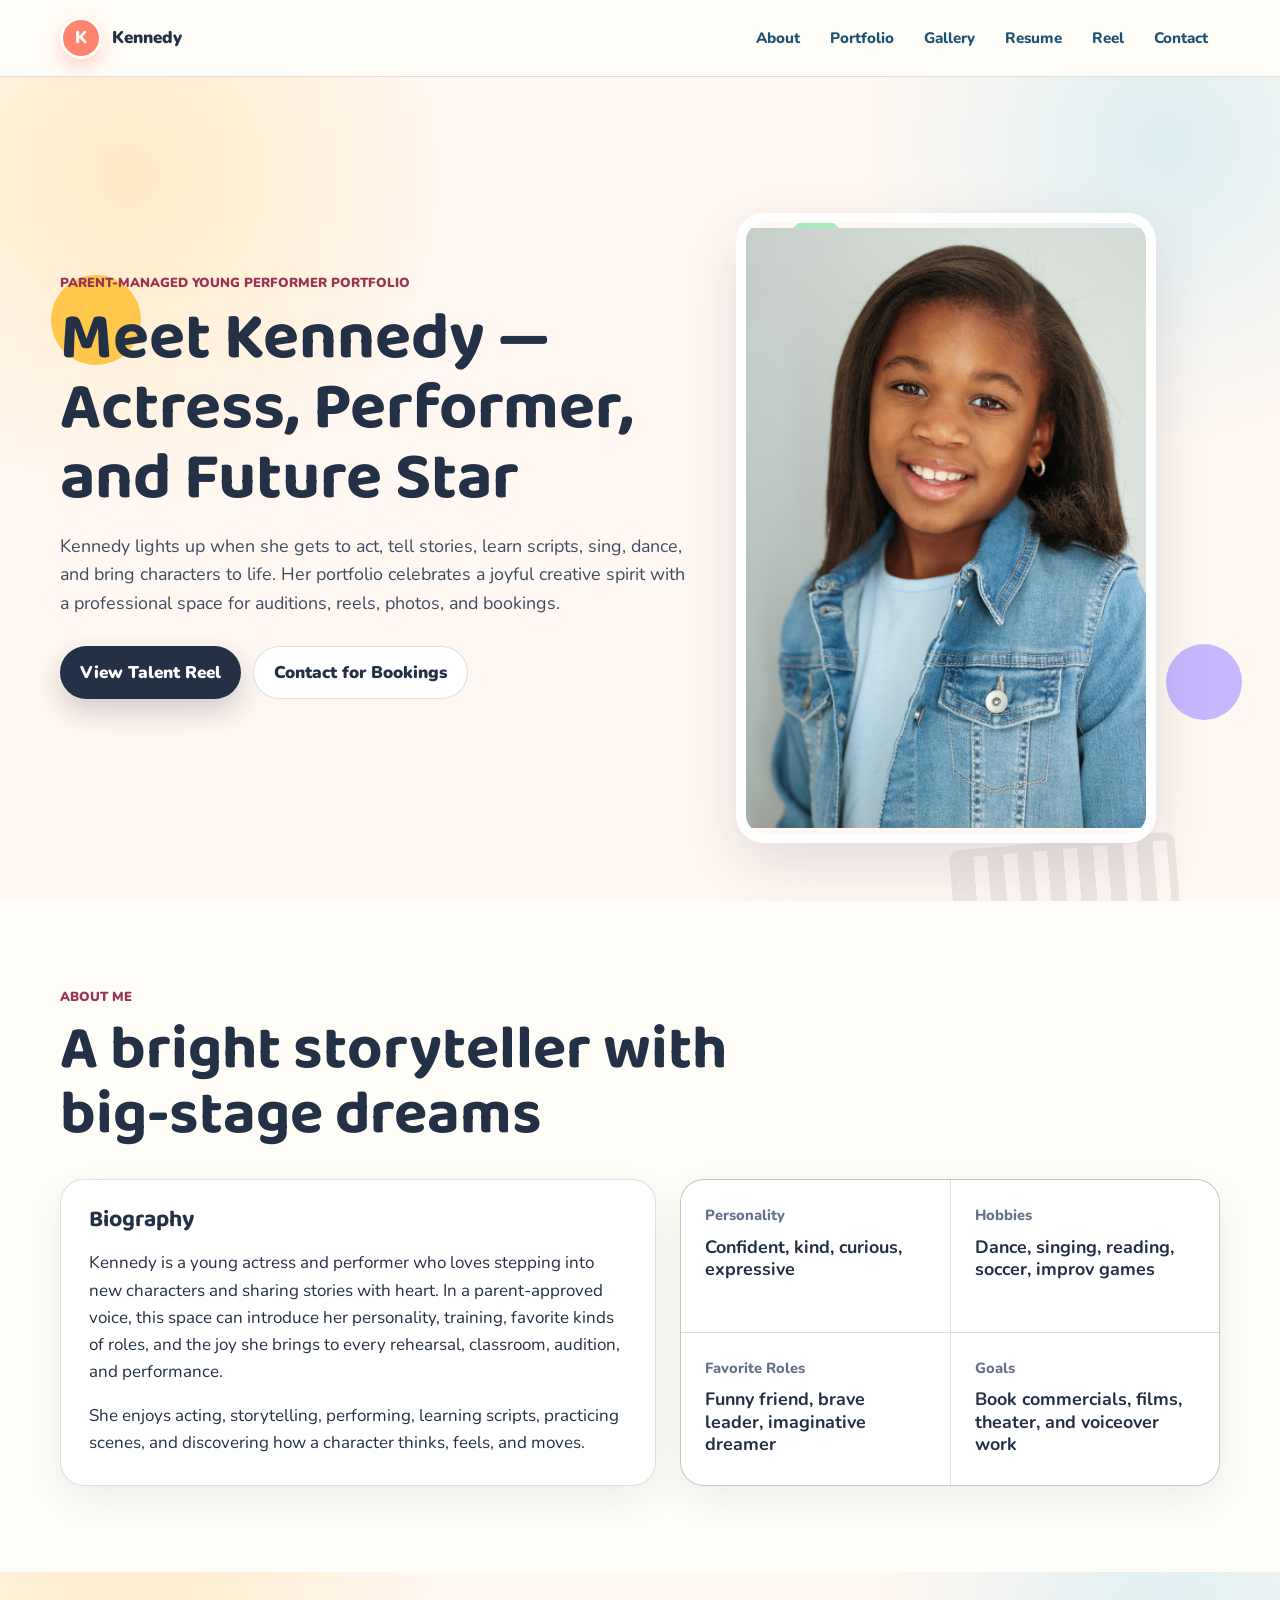
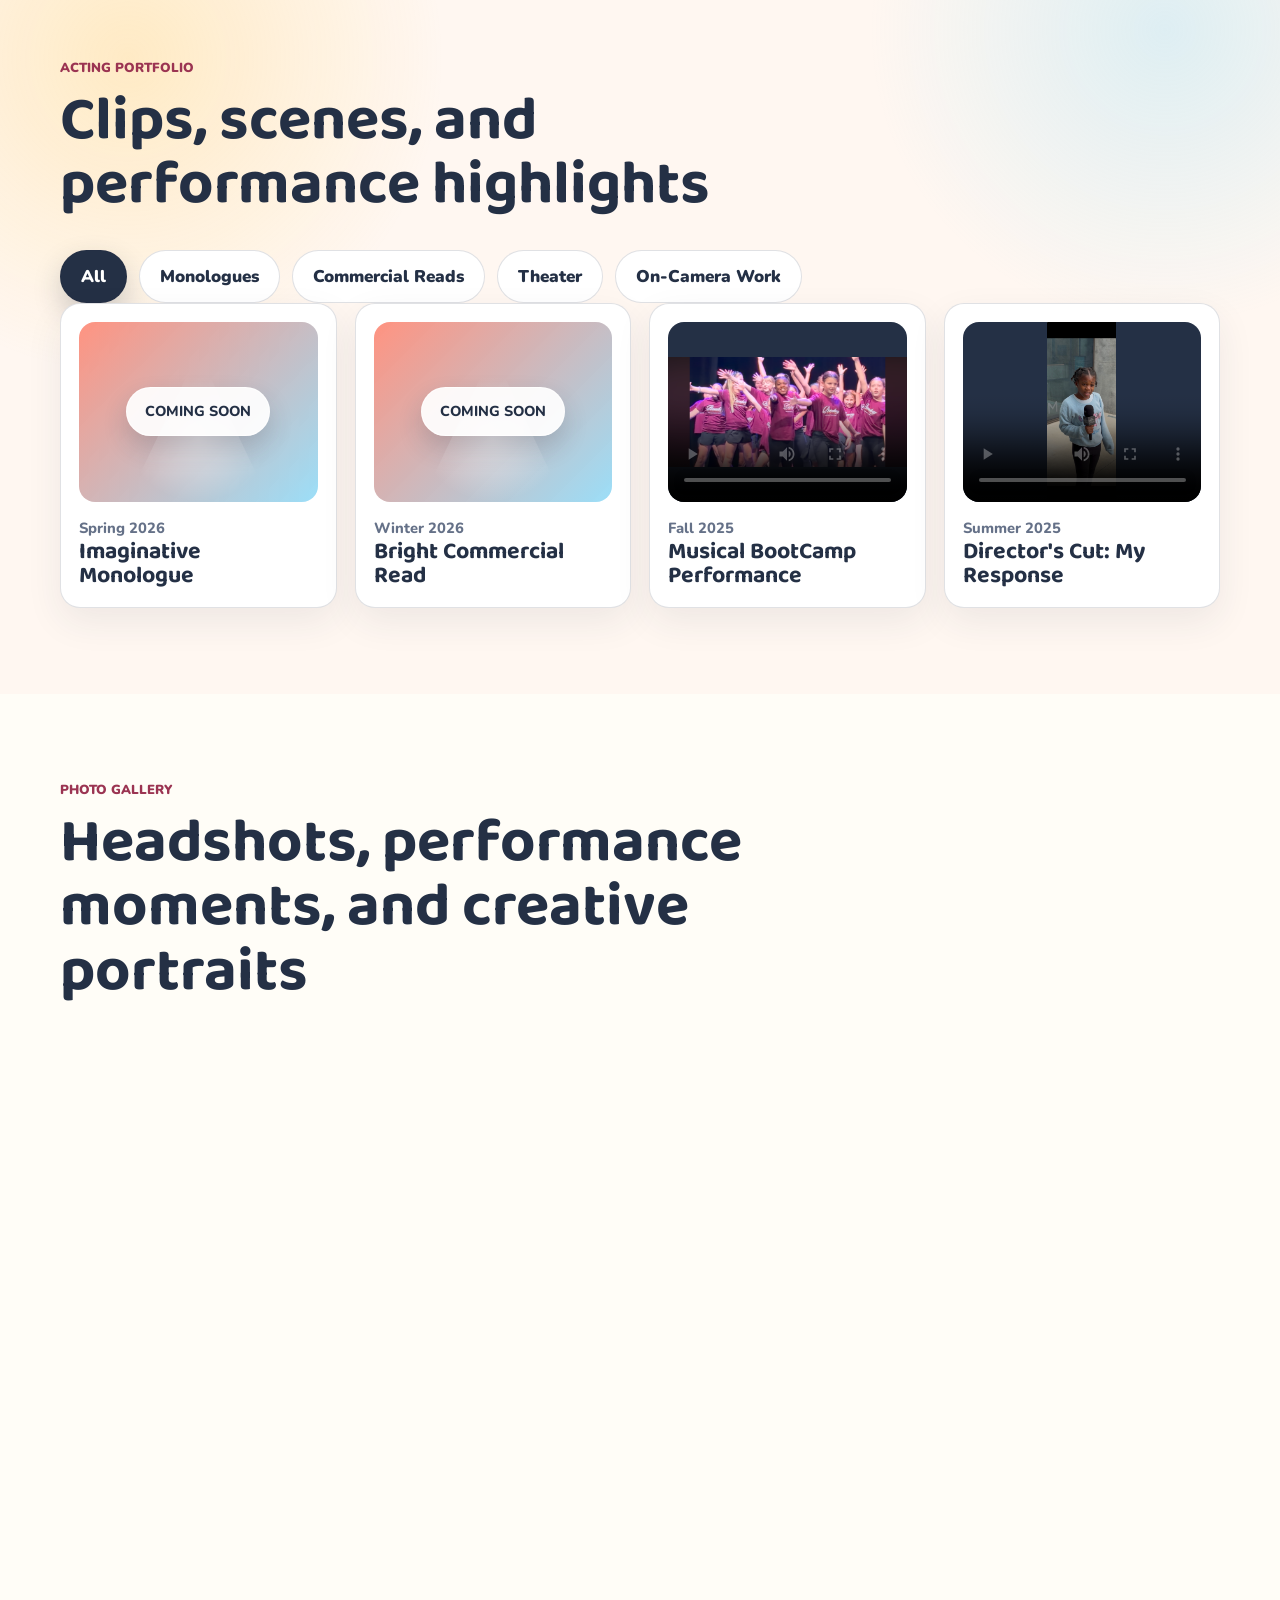
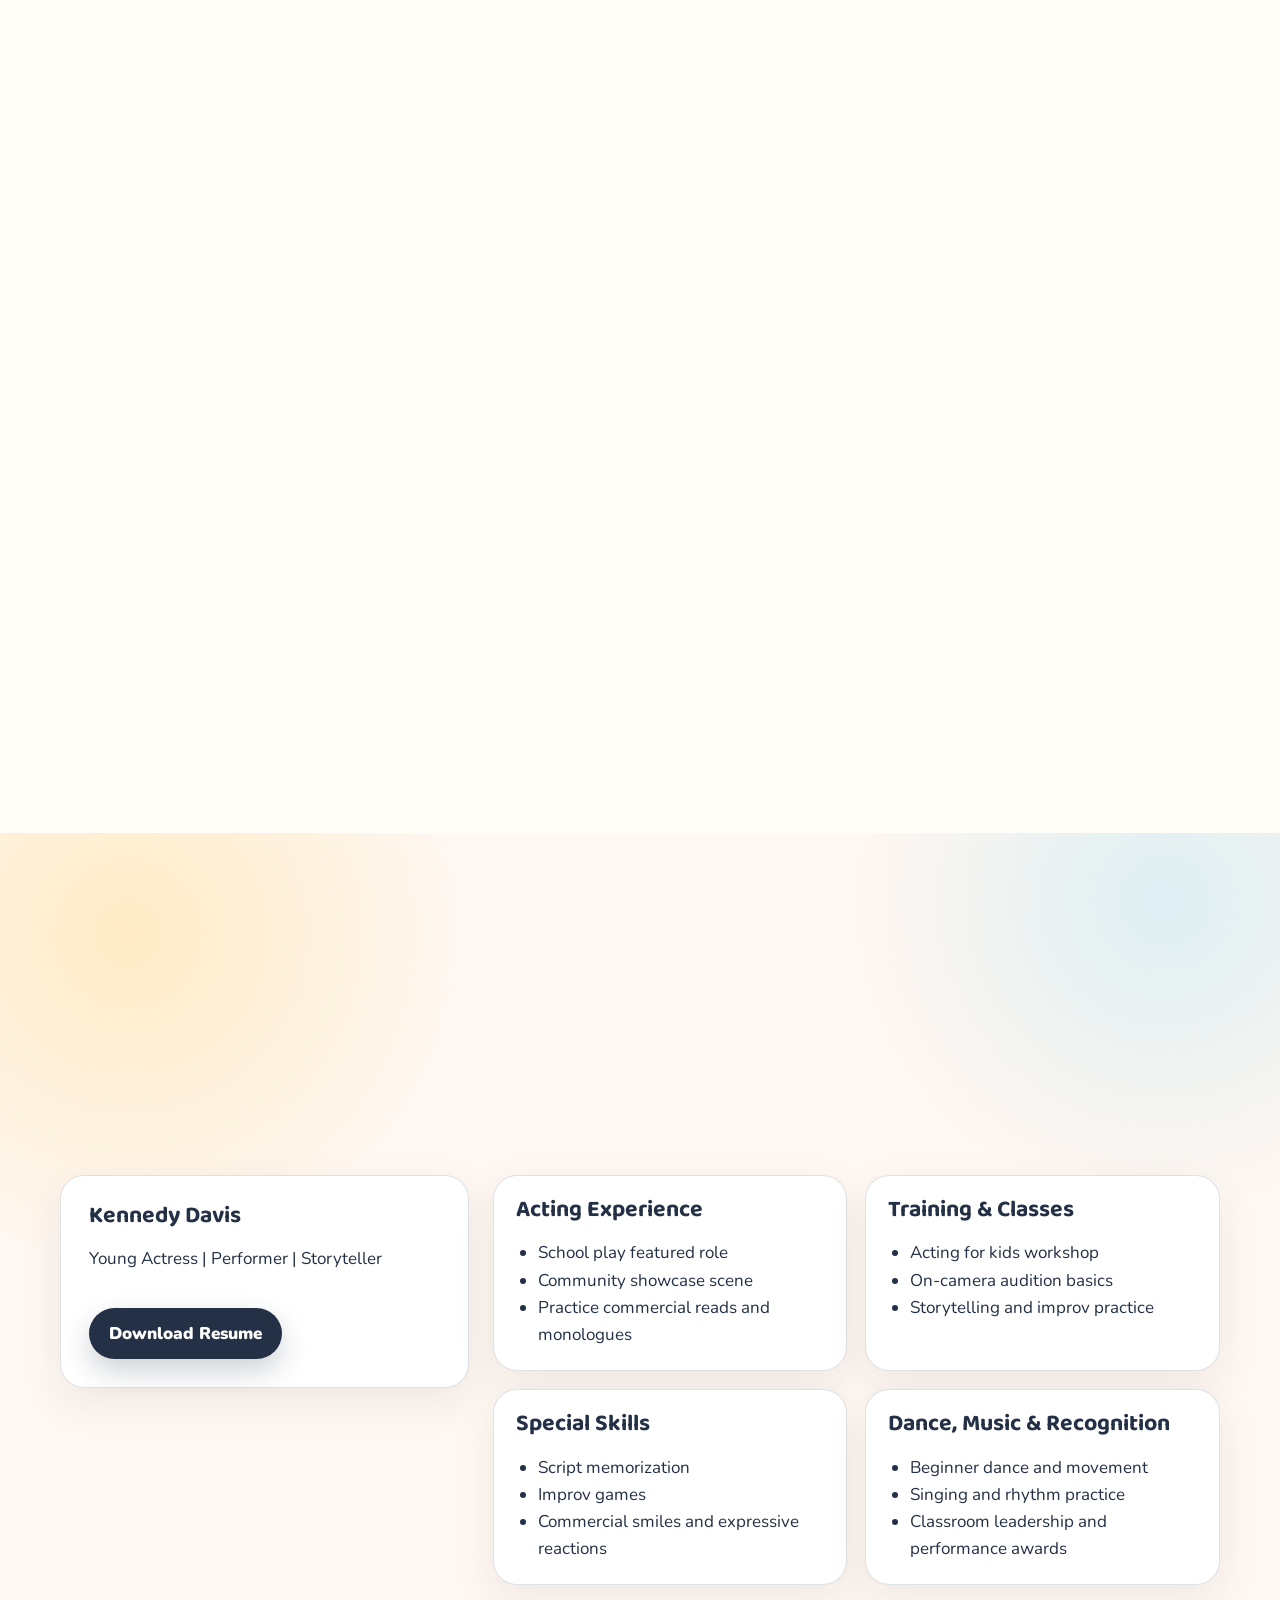
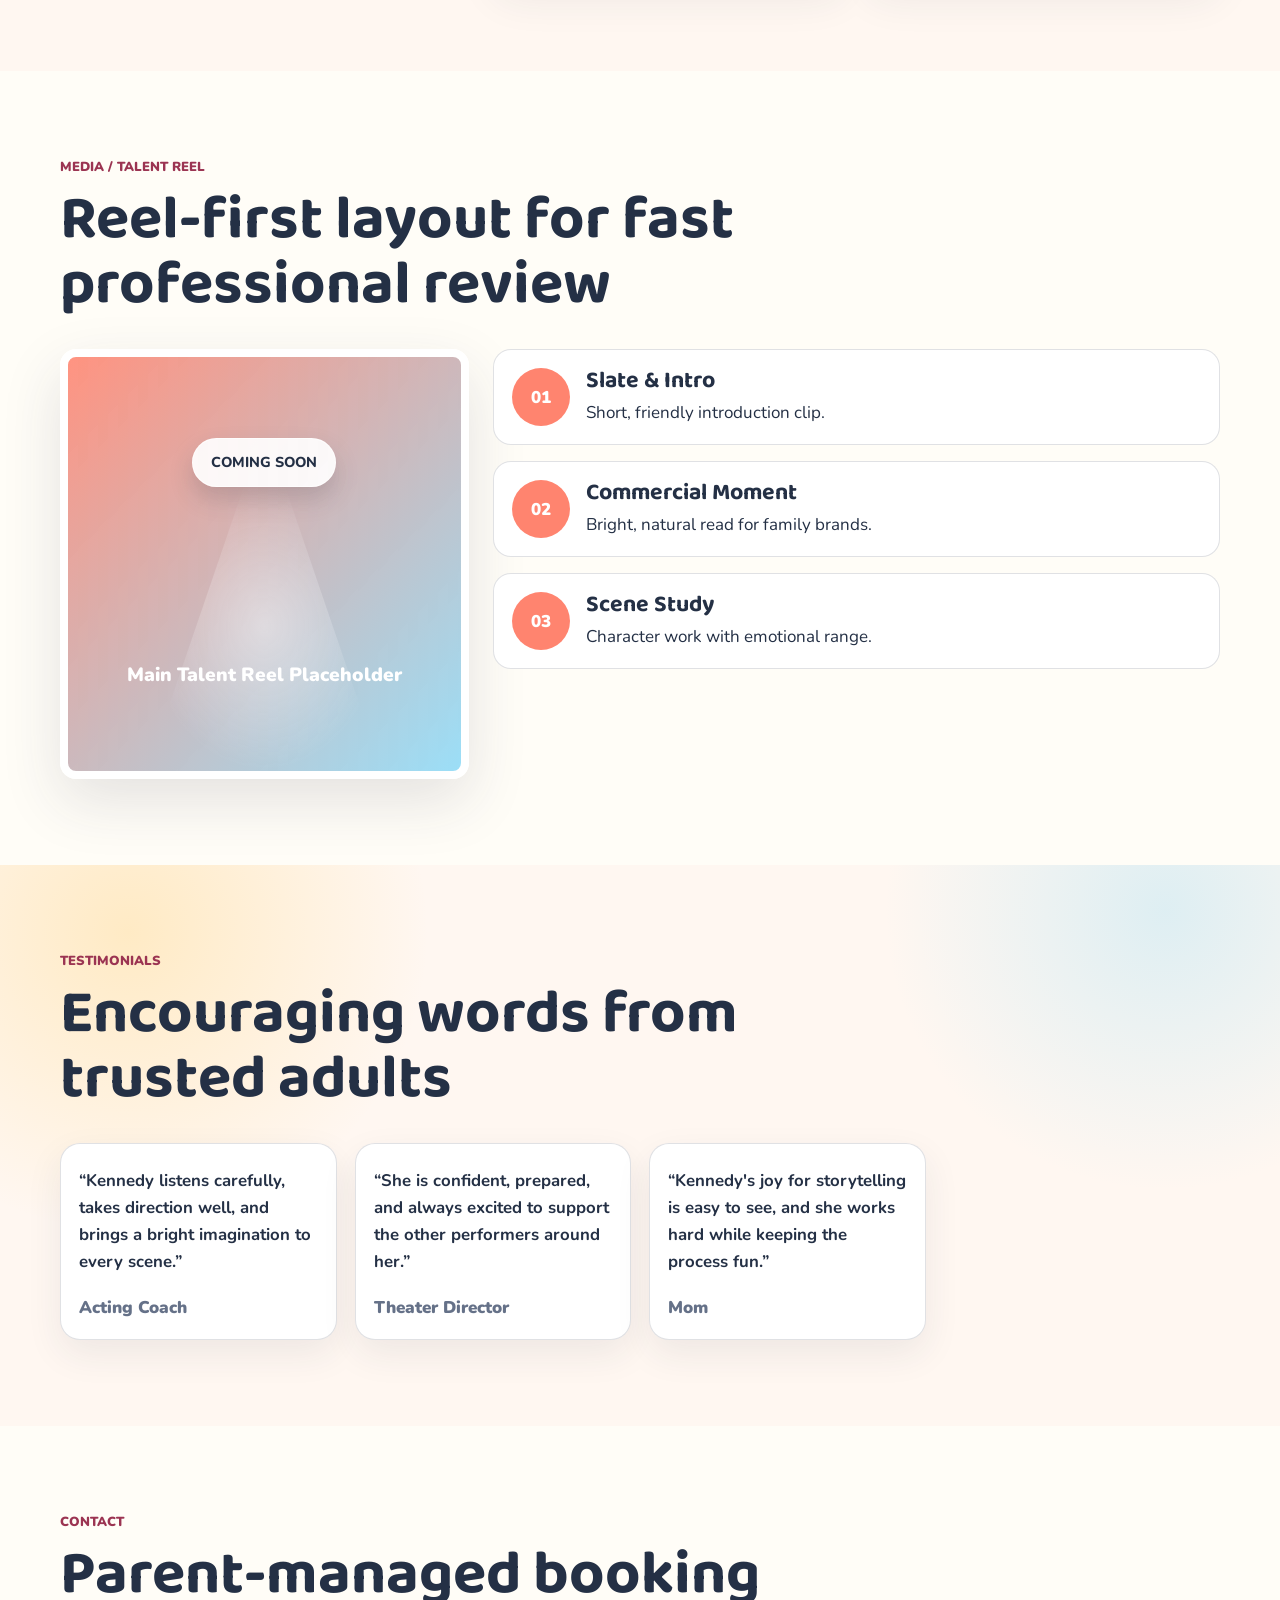
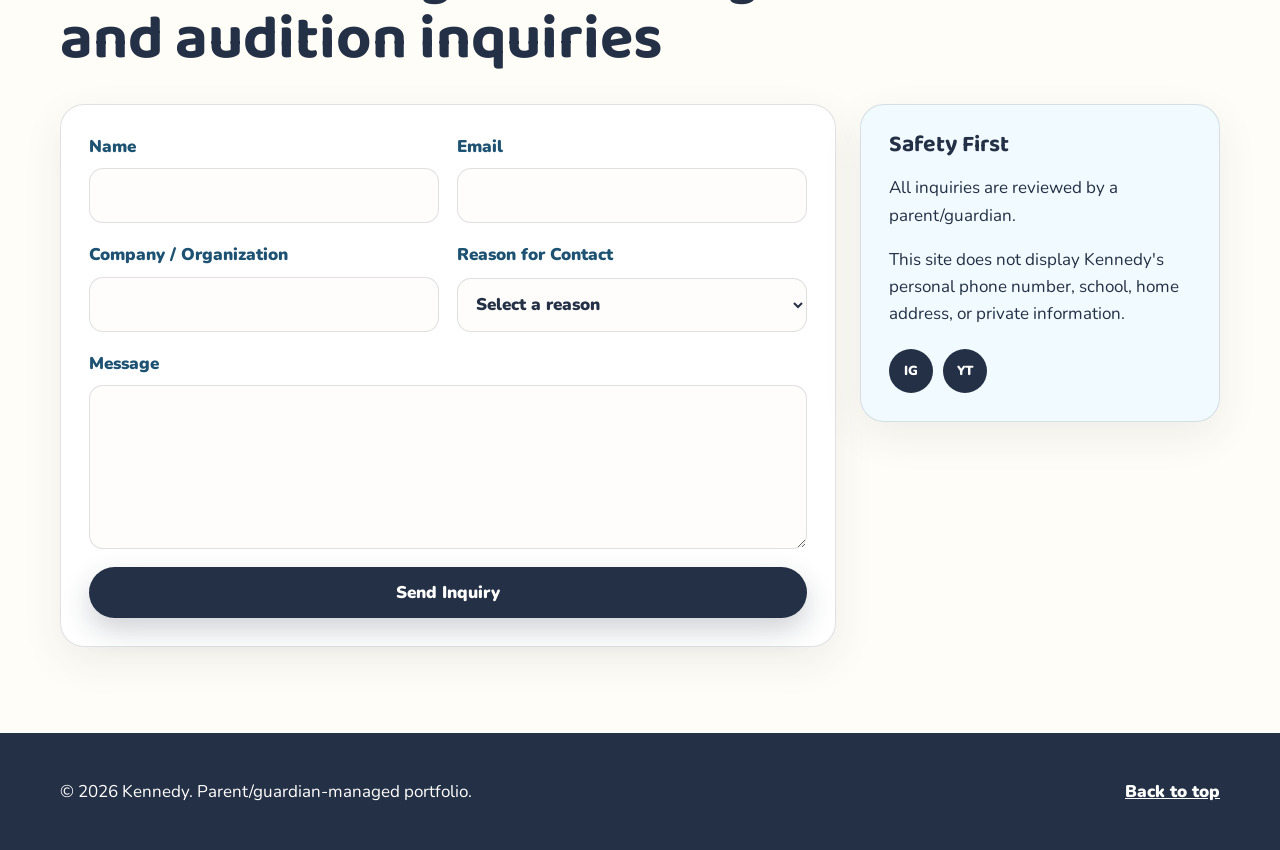
==== commit d860b4cf: "updates to placeholders in the website" ====
--- a/Kennedy_site/main.html
+++ b/Kennedy_site/main.html
@@ -92,7 +92,7 @@
             </div>
             <div>
               <span>Hobbies</span>
-              <strong>Dance, singing, reading, improv games</strong>
+              <strong>Dance, singing, reading, soccer, improv games</strong>
             </div>
             <div>
               <span>Favorite Roles</span>
@@ -121,19 +121,17 @@
         <div class="clip-grid">
           <article class="clip-card reveal" data-category="monologues">
             <div class="video-placeholder" aria-label="Video placeholder for dramatic monologue">
-              <span class="play-icon" aria-hidden="true"></span>
+              <span class="coming-soon-label">Coming Soon</span>
             </div>
             <p class="clip-date">Spring 2026</p>
             <h3>Imaginative Monologue</h3>
-            <p>A one-minute piece showing clear choices, emotion, and strong memorization.</p>
           </article>
           <article class="clip-card reveal" data-category="commercial">
             <div class="video-placeholder" aria-label="Video placeholder for commercial read">
-              <span class="play-icon" aria-hidden="true"></span>
+              <span class="coming-soon-label">Coming Soon</span>
             </div>
             <p class="clip-date">Winter 2026</p>
             <h3>Bright Commercial Read</h3>
-            <p>Friendly camera presence with warm smile, clean slate, and natural delivery.</p>
           </article>
           <article class="clip-card reveal" data-category="theater">
             <video class="clip-video clip-video-landscape" controls preload="metadata" poster="assets/musical-bootcamp-thumbnail.png" aria-label="Musical BootCamp Performance video">
@@ -142,7 +140,6 @@
             </video>
             <p class="clip-date">Fall 2025</p>
             <h3>Musical BootCamp Performance</h3>
-            <p>Stage confidence, projection, ensemble listening, and joyful performance energy.</p>
           </article>
           <article class="clip-card reveal" data-category="camera">
             <video class="clip-video clip-video-landscape" controls preload="metadata" poster="assets/directors-cut-thumbnail.jpg" aria-label="Director's Cut: My Response video">
@@ -151,7 +148,6 @@
             </video>
             <p class="clip-date">Summer 2025</p>
             <h3>Director's Cut: My Response</h3>
-            <p>A character-focused scene designed for quick review by casting professionals.</p>
           </article>
         </div>
       </section>
@@ -164,14 +160,16 @@
         <div class="gallery-grid">
           <figure class="gallery-item feature reveal">
             <img src="assets/gallery-school-headshot.png" alt="Approved school-style headshot for Kennedy">
-            <figcaption>Approved professional headshot</figcaption>
+            <figcaption>Big Expressions, Bigger Imagination</figcaption>
           </figure>
           <figure class="gallery-item reveal">
             <img src="assets/bootcamp-performance.png" alt="Kennedy performing on stage during Boot Camp theatre Performance">
             <figcaption>Boot Camp theatre Performance</figcaption>
           </figure>
           <figure class="gallery-item reveal">
-            <div class="gallery-placeholder script"></div>
+            <div class="gallery-placeholder script">
+              <span class="coming-soon-label">Coming Soon</span>
+            </div>
             <figcaption>Script practice and character work</figcaption>
           </figure>
           <figure class="gallery-item reveal">
@@ -217,7 +215,6 @@
             <a class="button primary" href="assets/kennedy-resume-placeholder.pdf" aria-label="Download resume placeholder">
               Download Resume
             </a>
-            <p class="small-note">PDF placeholder for an approved child actor resume.</p>
           </div>
           <div class="resume-columns">
             <article class="resume-list reveal">
@@ -263,7 +260,7 @@
         </div>
         <div class="reel-layout">
           <div class="main-reel reveal" aria-label="Main talent reel video placeholder">
-            <span class="play-icon large" aria-hidden="true"></span>
+            <span class="coming-soon-label">Coming Soon</span>
             <p>Main Talent Reel Placeholder</p>
           </div>
           <div class="supporting-clips">
@@ -307,8 +304,8 @@
             <cite>Theater Director</cite>
           </blockquote>
           <blockquote class="reveal">
-            <p>“Her joy for storytelling is easy to see, and she works hard while keeping the process fun.”</p>
-            <cite>Parent / Guardian</cite>
+            <p>“Kennedy's joy for storytelling is easy to see, and she works hard while keeping the process fun.”</p>
+            <cite>Mom</cite>
           </blockquote>
         </div>
       </section>
--- a/Kennedy_site/styles.css
+++ b/Kennedy_site/styles.css
@@ -468,6 +468,21 @@
   aspect-ratio: 16 / 9;
 }
 
+.coming-soon-label {
+  position: relative;
+  z-index: 1;
+  padding: 12px 18px;
+  color: var(--ink);
+  font-size: 0.9rem;
+  font-weight: 800;
+  letter-spacing: 0;
+  text-transform: uppercase;
+  background: rgba(255, 255, 255, 0.92);
+  border: 1px solid rgba(255, 255, 255, 0.78);
+  border-radius: 999px;
+  box-shadow: 0 12px 24px rgba(36, 48, 69, 0.18);
+}
+
 .play-icon {
   position: relative;
   z-index: 1;
@@ -576,6 +591,8 @@
 }
 
 .gallery-placeholder.script {
+  display: grid;
+  place-items: center;
   background:
     linear-gradient(90deg, transparent 48%, rgba(36, 48, 69, 0.1) 49% 51%, transparent 52%),
     repeating-linear-gradient(0deg, #fff 0 22px, #e8f5ff 22px 24px);
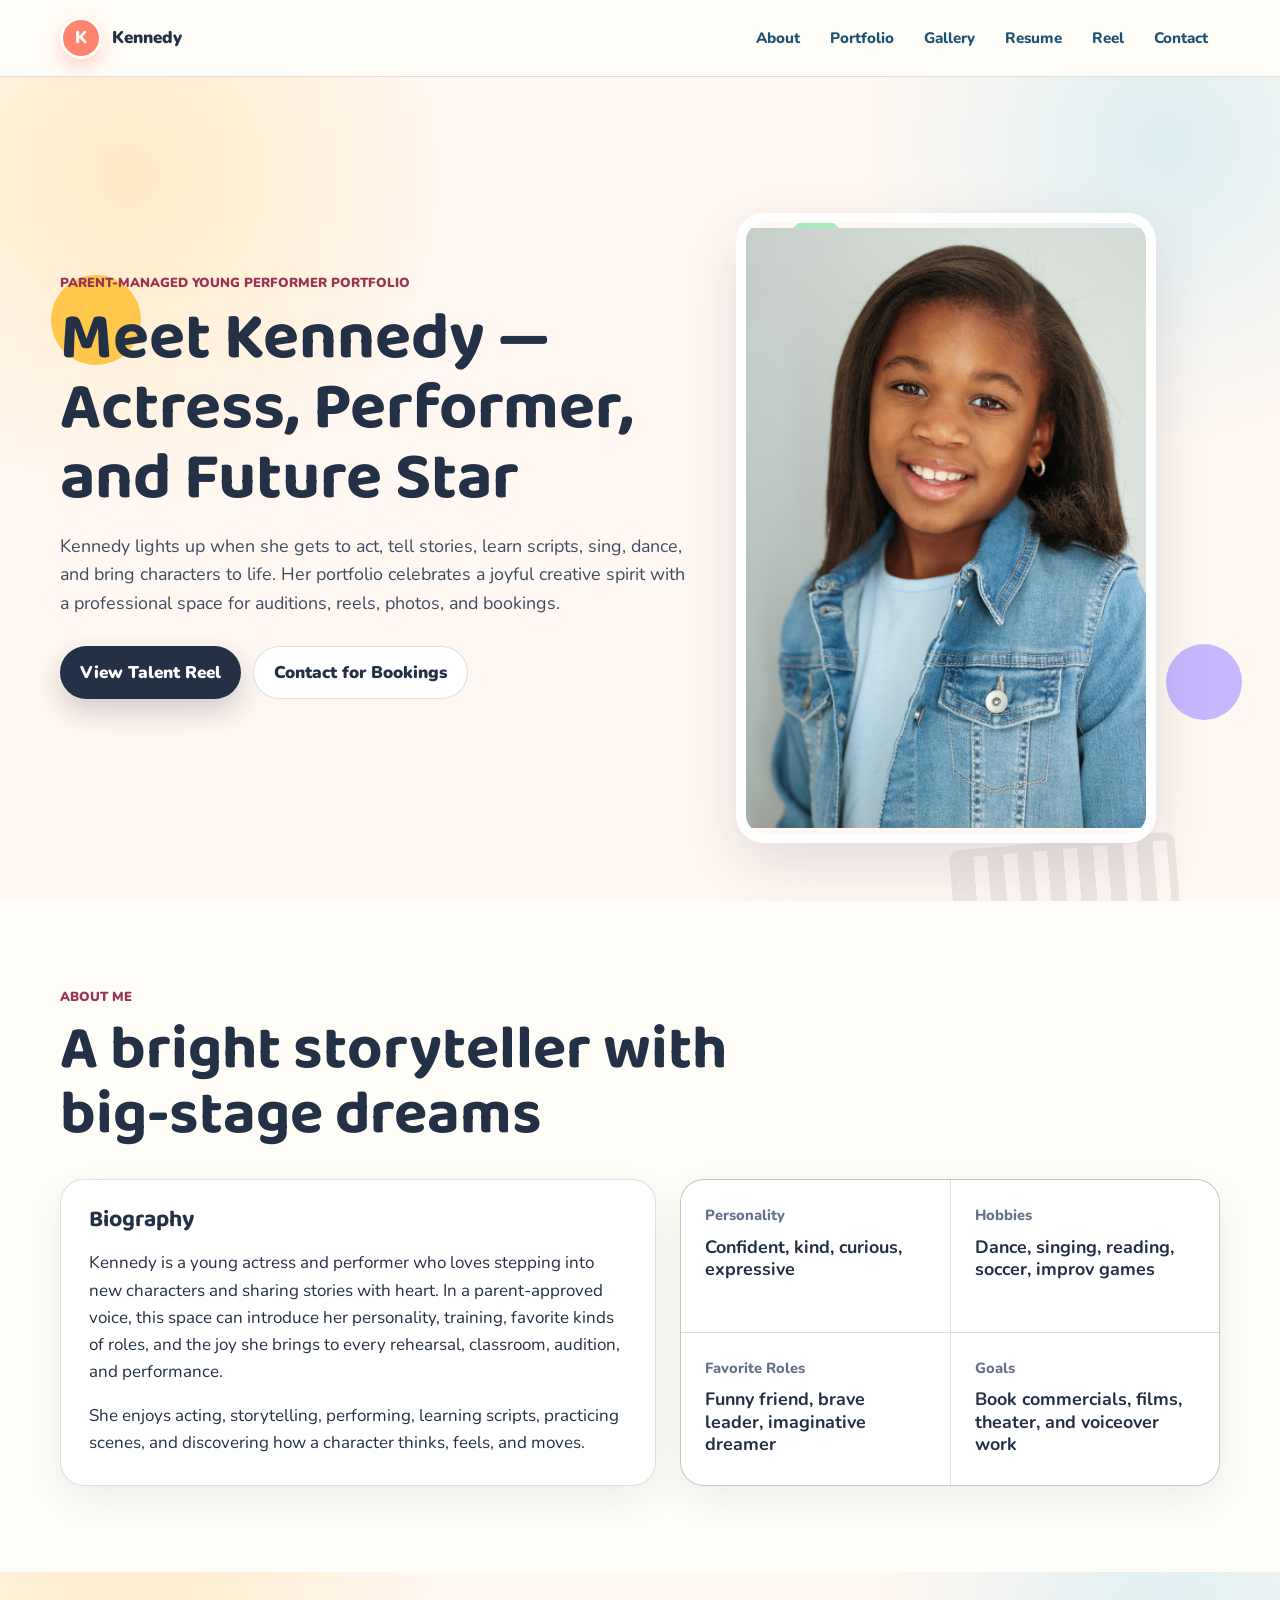
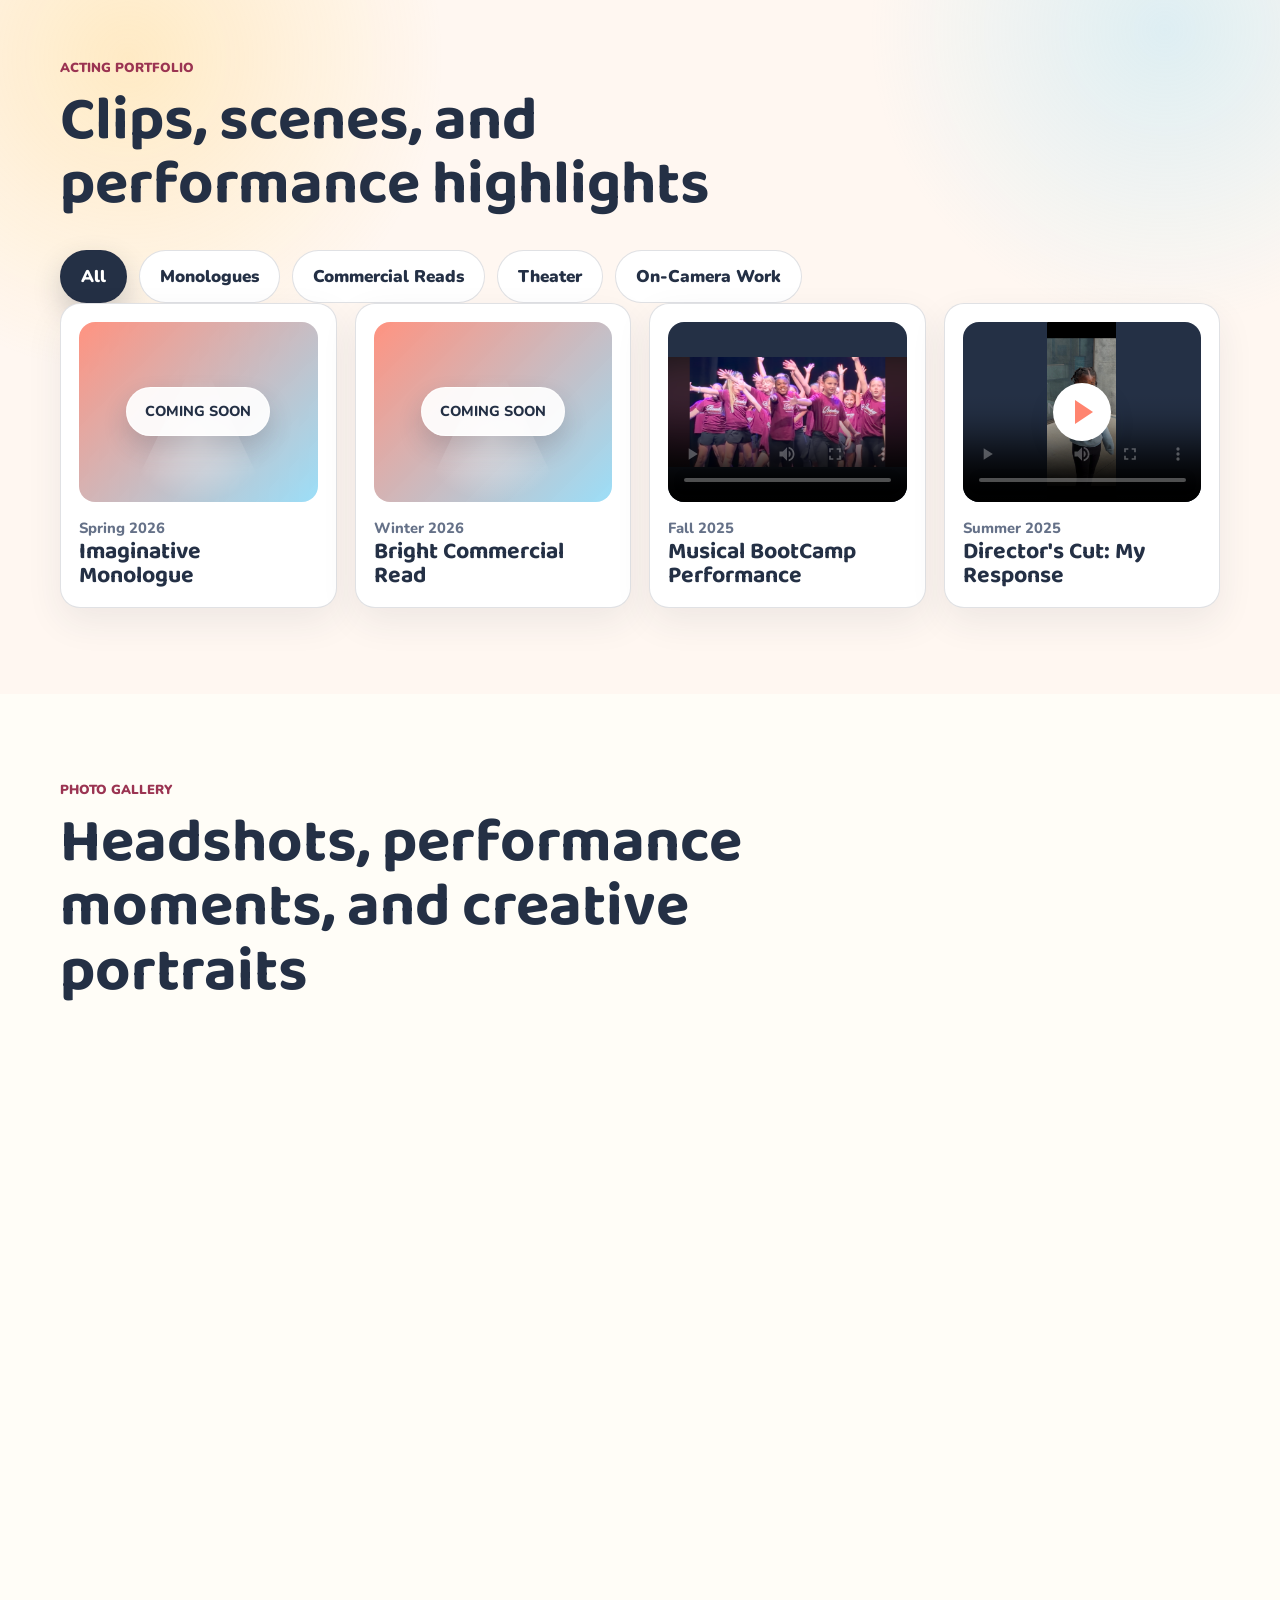
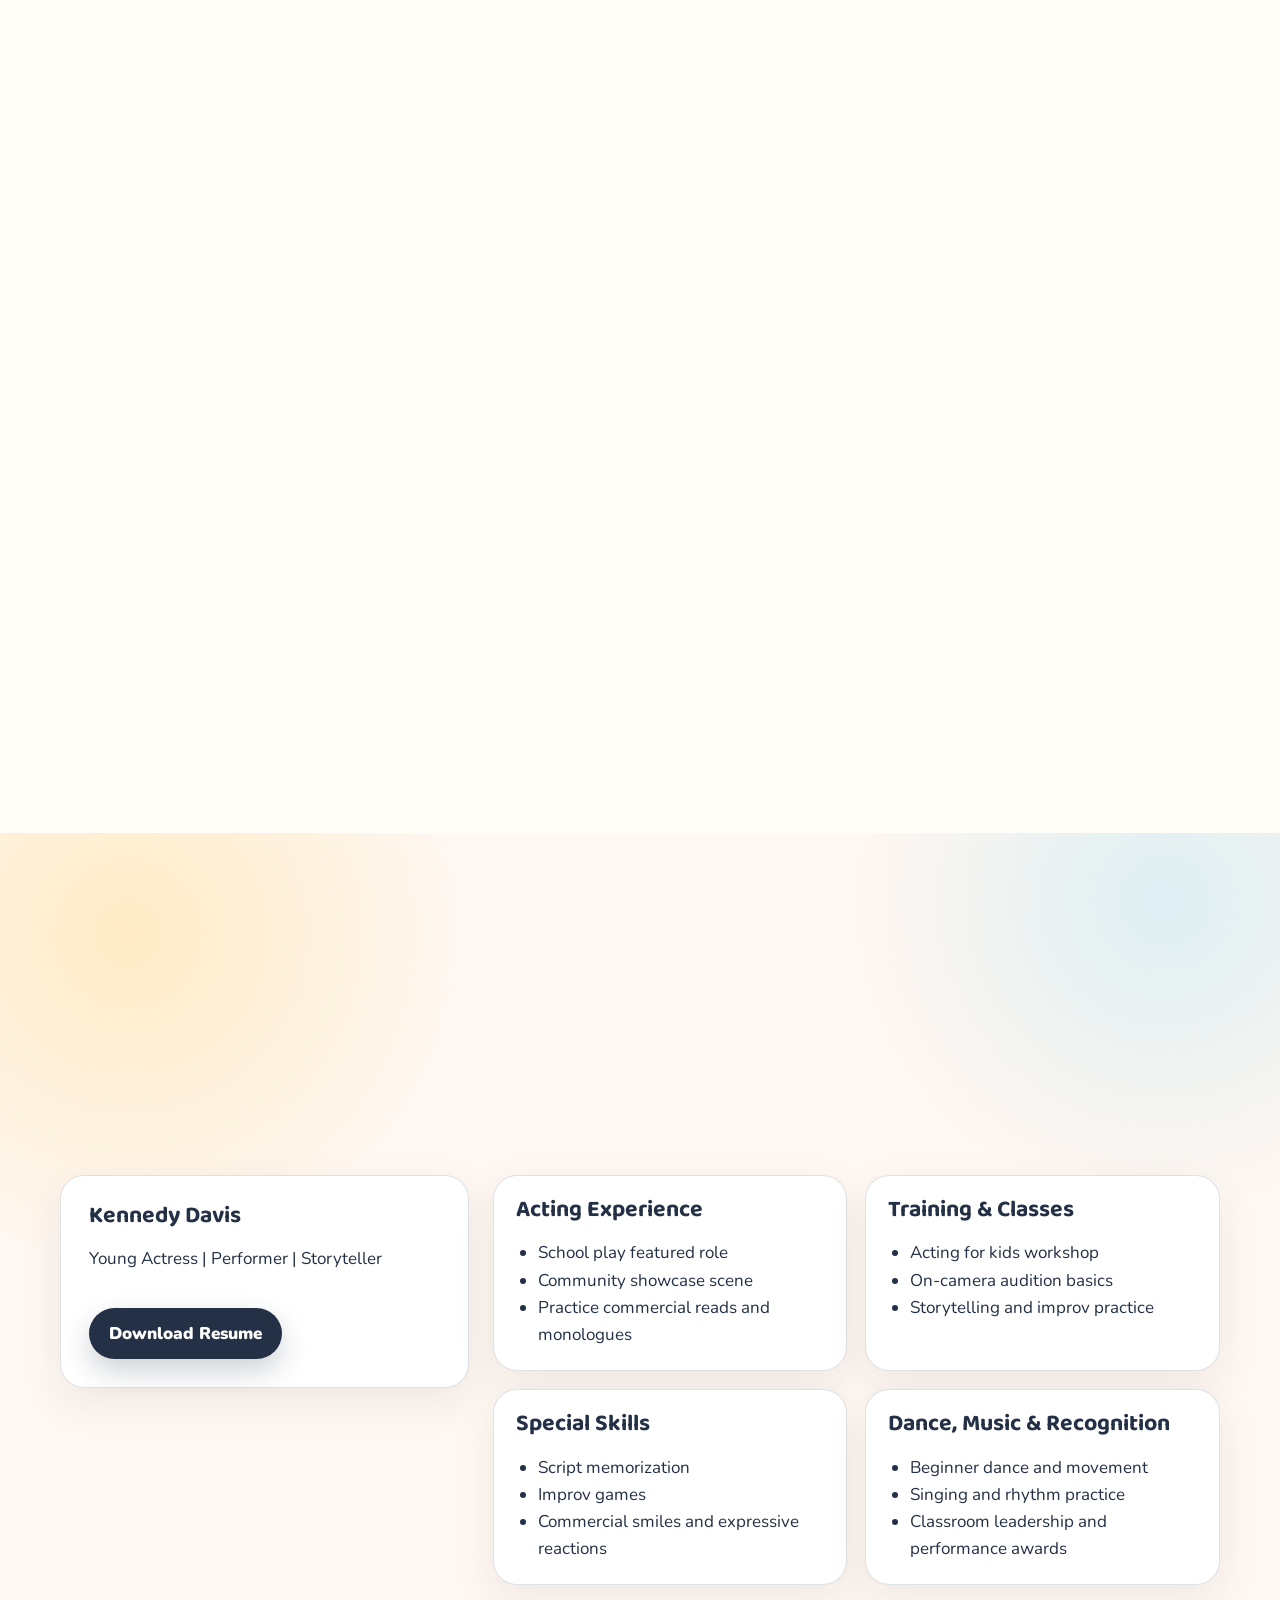
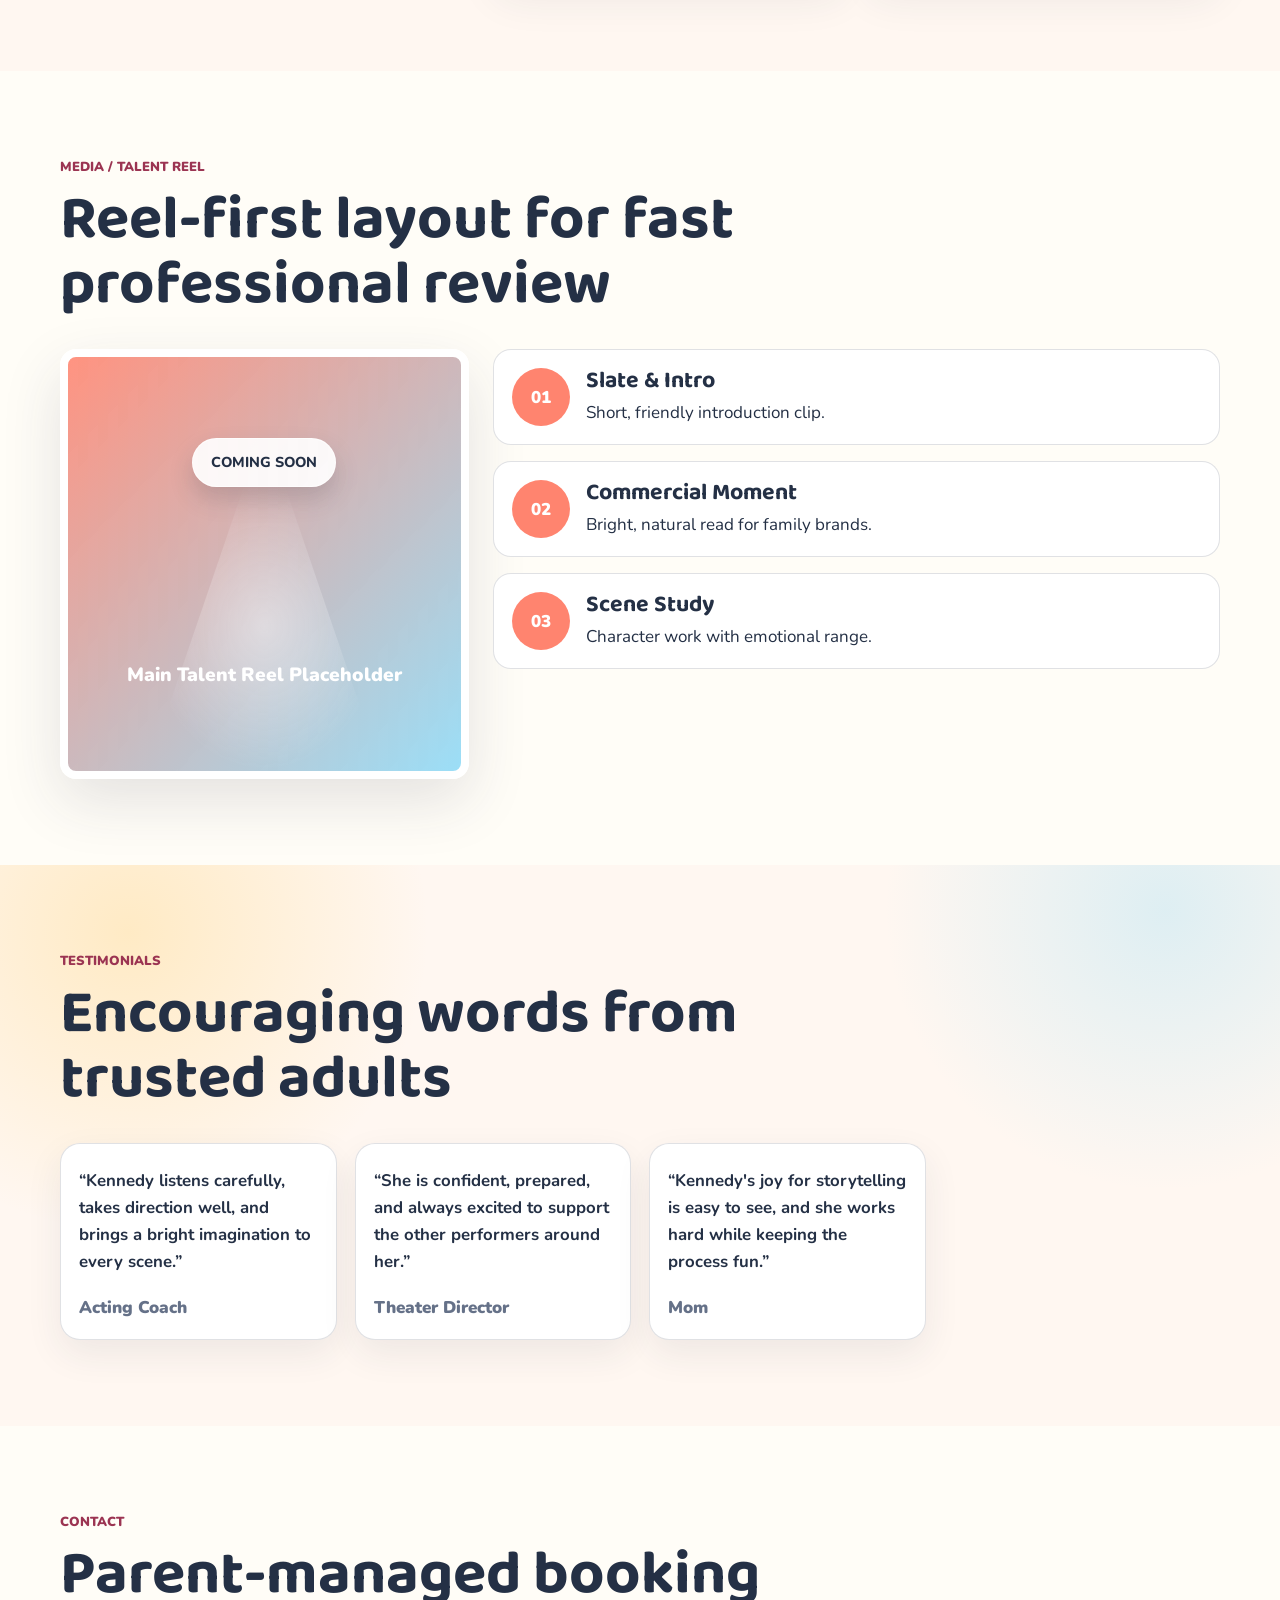
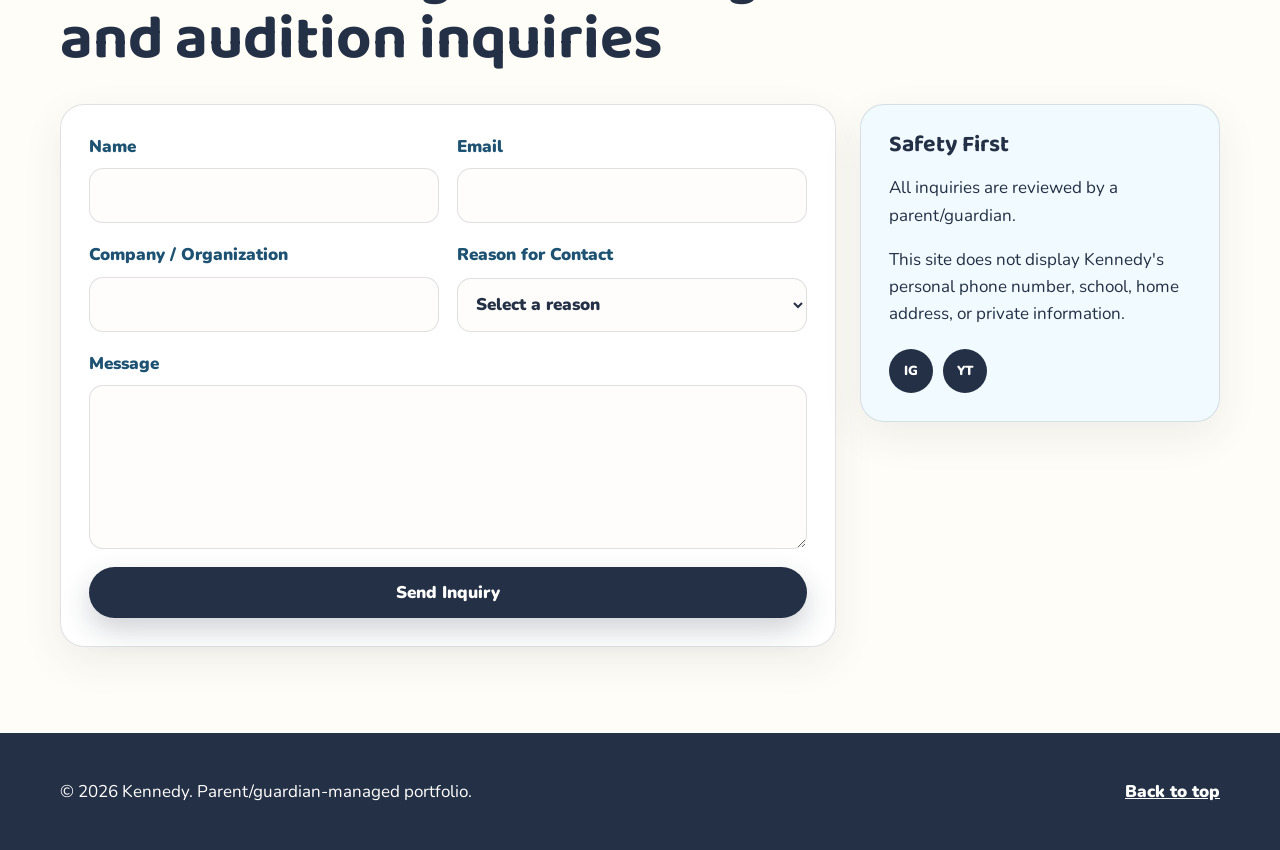
==== commit db5ced32: "updating the interview video to play" ====
--- a/Kennedy_site/main.html
+++ b/Kennedy_site/main.html
@@ -142,10 +142,14 @@
             <h3>Musical BootCamp Performance</h3>
           </article>
           <article class="clip-card reveal" data-category="camera">
-            <video class="clip-video clip-video-landscape" controls preload="metadata" poster="assets/directors-cut-thumbnail.jpg" aria-label="Director's Cut: My Response video">
+            <div class="directors-player">
+            <video id="directors-video" class="clip-video clip-video-landscape" controls playsinline preload="metadata" poster="assets/directors-cut-thumbnail.jpg" aria-label="Director's Cut: My Response video">
               <source src="assets/kennedy-interview.mov">
               Your browser does not support embedded video.
             </video>
+            <button class="directors-play" type="button" aria-label="Play Director's Cut: My Response" aria-controls="directors-video" hidden><span class="play-icon" aria-hidden="true"></span></button>
+            </div>
+            <p class="directors-error" role="alert" hidden>Sorry, this video could not play. Please try again or <a href="assets/kennedy-interview.mov">open the interview video directly</a>.</p>
             <p class="clip-date">Summer 2025</p>
             <h3>Director's Cut: My Response</h3>
           </article>
--- a/Kennedy_site/styles.css
+++ b/Kennedy_site/styles.css
@@ -928,8 +928,8 @@
 
 .opening-photo img {
   width: min(100%, 430px);
-  aspect-ratio: 4 / 5;
-  object-fit: cover;
+  aspect-ratio: 2 / 3;
+  object-fit: contain;
   border: 10px solid #fff;
   border-radius: 30px;
   box-shadow: var(--shadow);
@@ -1156,3 +1156,9 @@
     align-items: flex-start;
   }
 }
+
+.directors-player { position: relative; }
+.directors-player video { display: block; }
+.directors-play { position: absolute; inset: 0; display: grid; place-items: center; width: 100%; border: 0; border-radius: 16px; background: transparent; cursor: pointer; }
+.directors-play[hidden], .directors-error[hidden] { display: none; }
+.directors-play:focus-visible { outline: 3px solid var(--ink); outline-offset: 3px; }
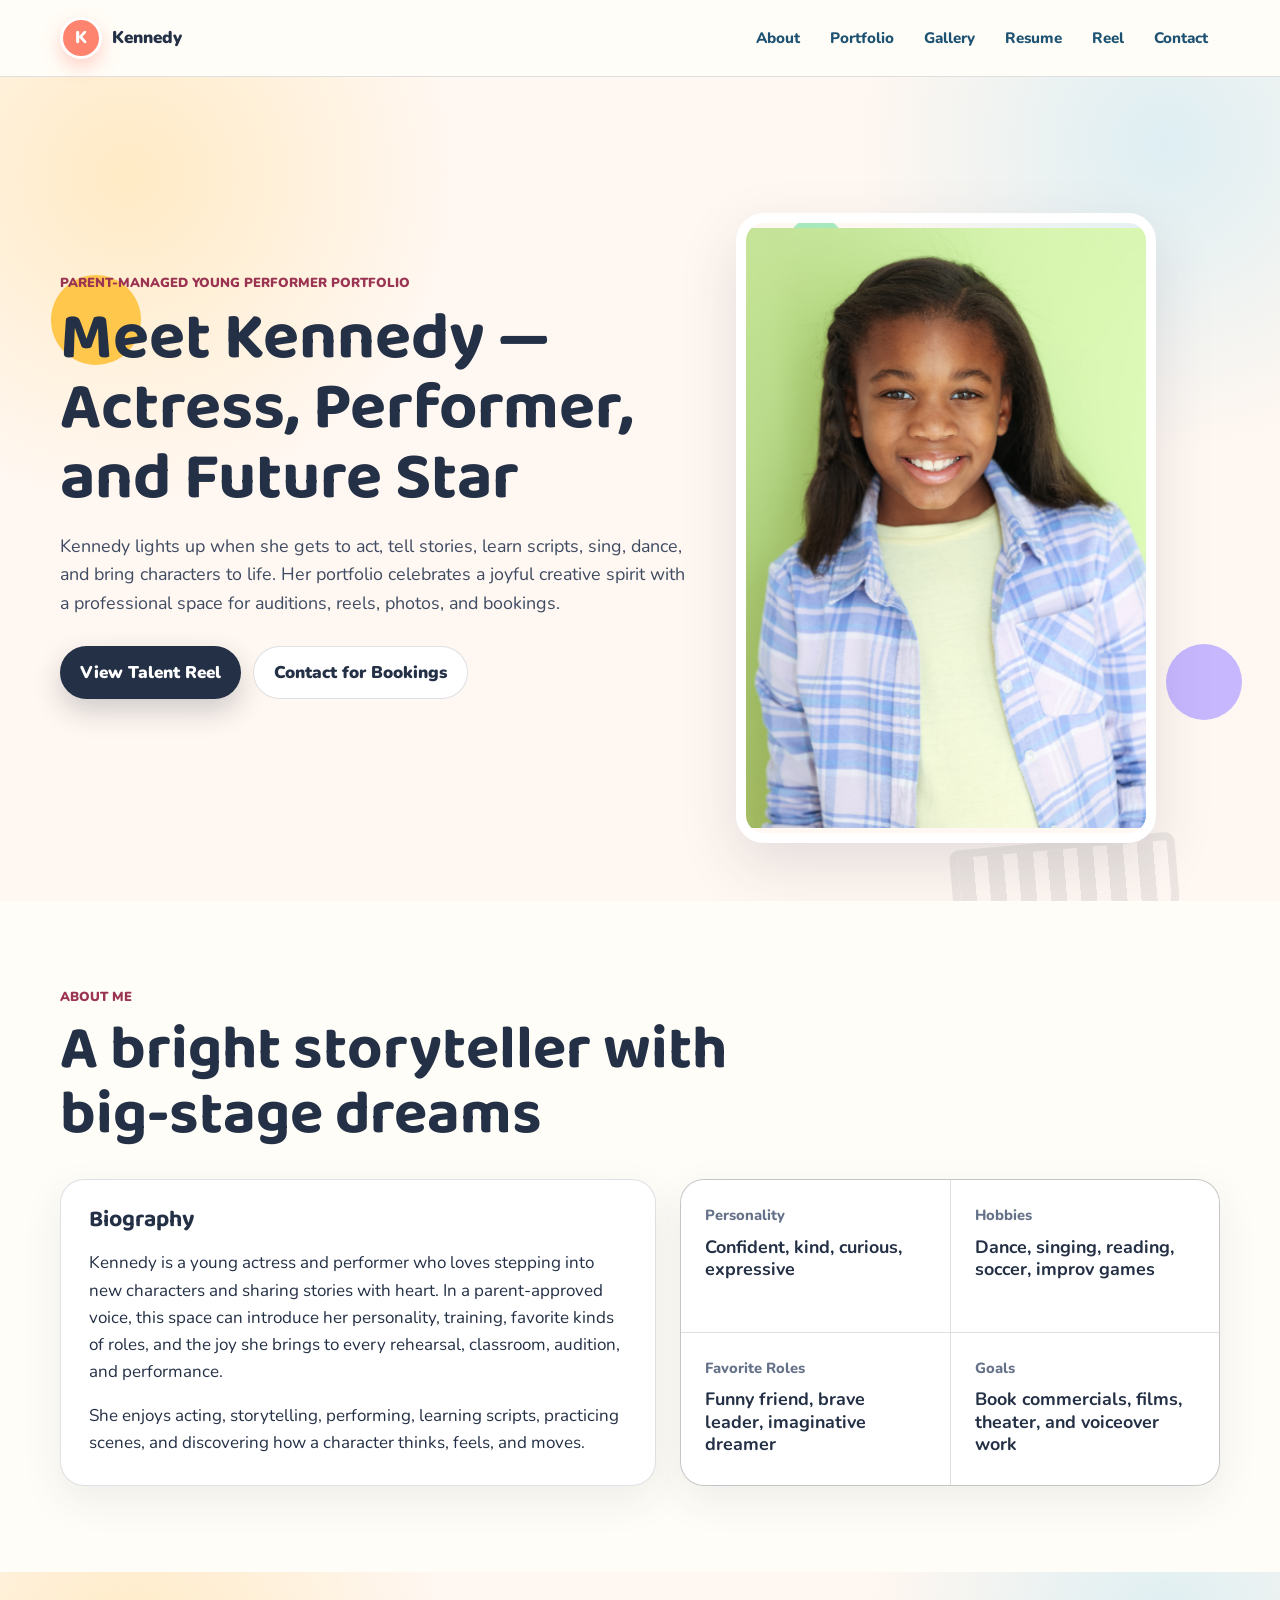
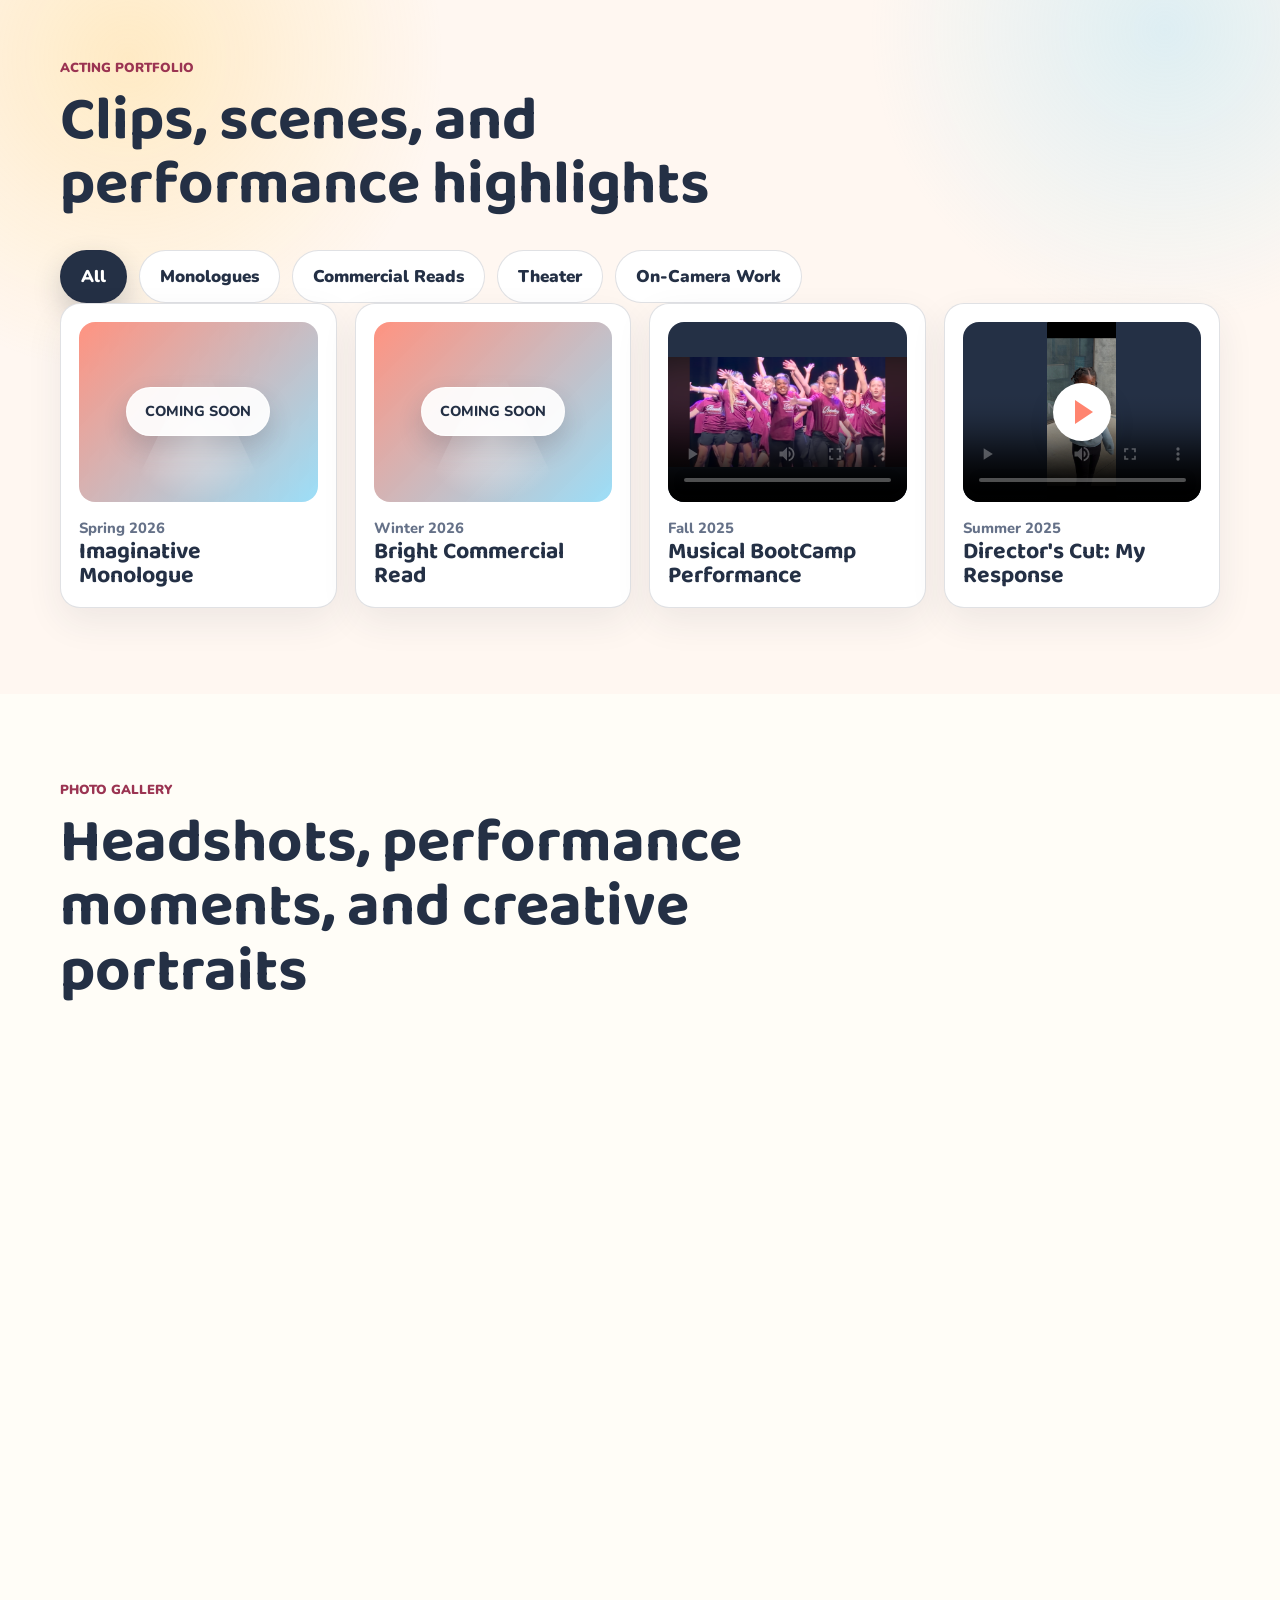
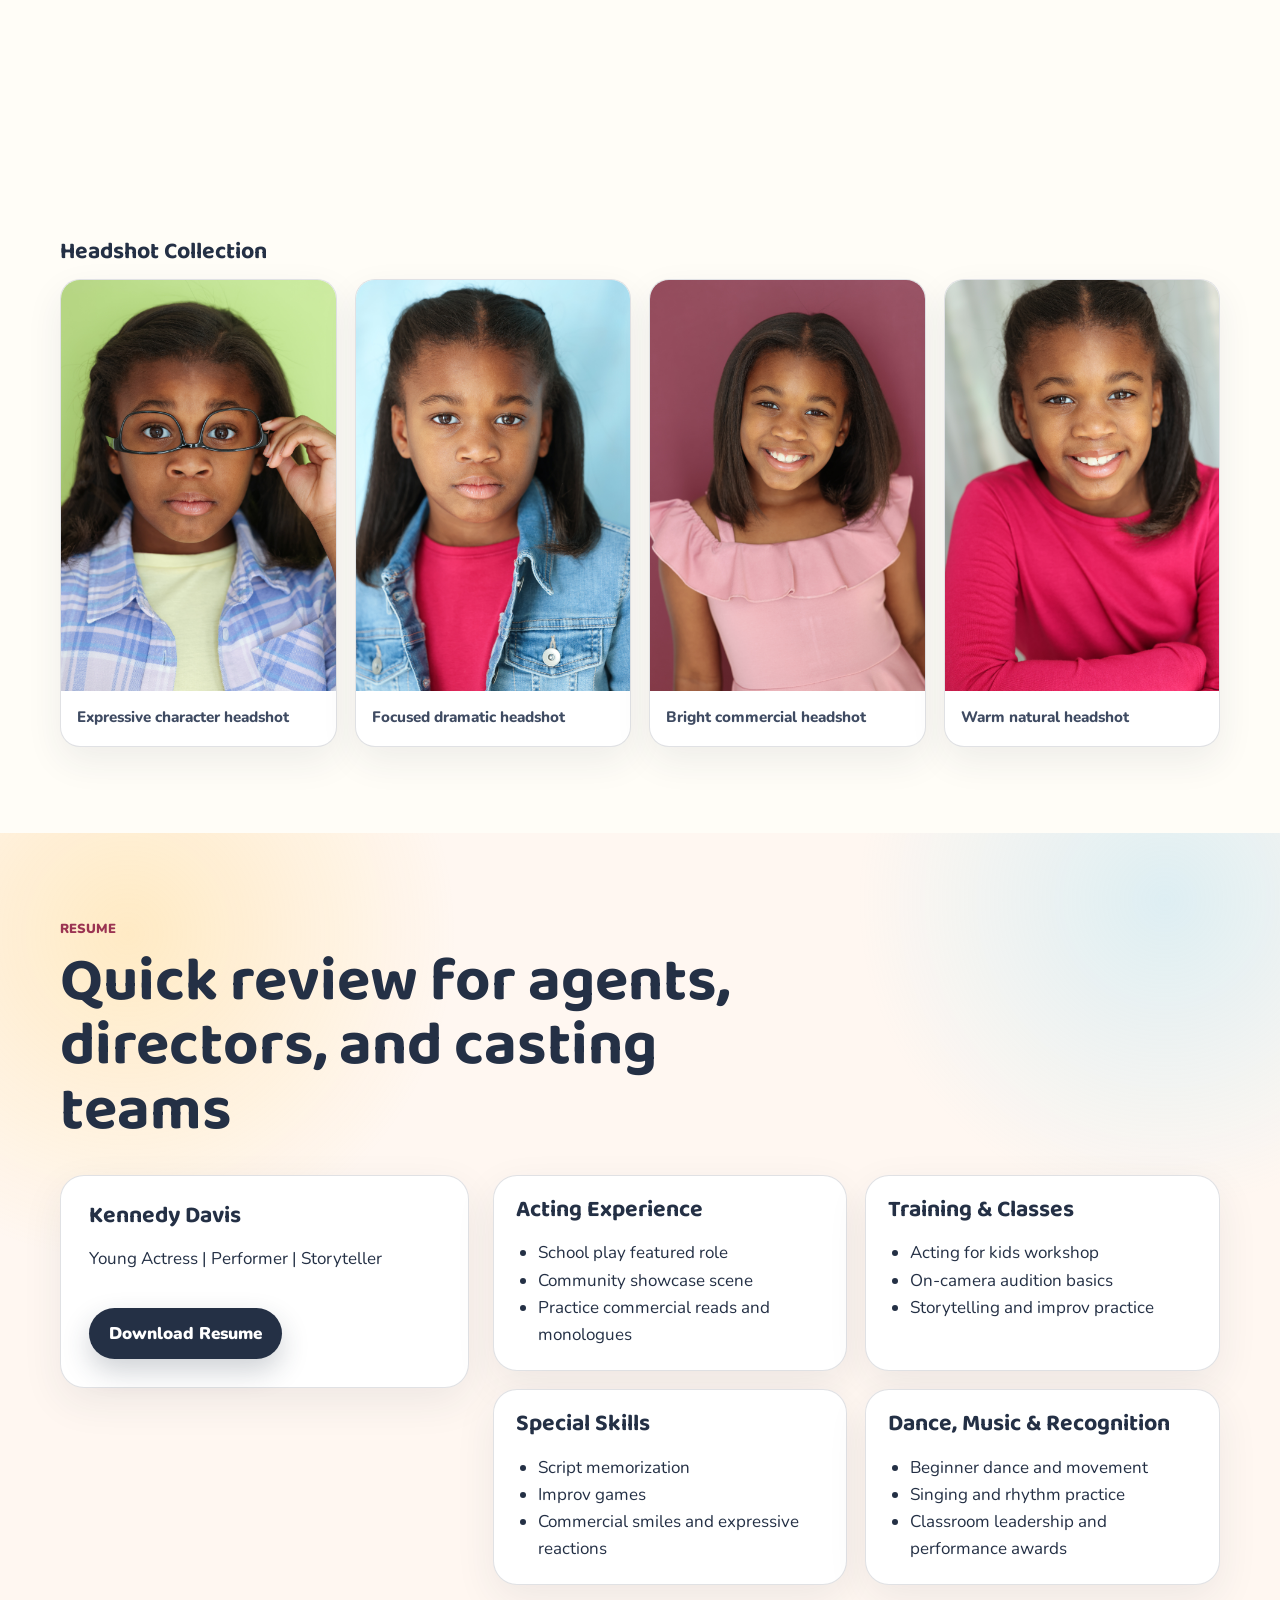
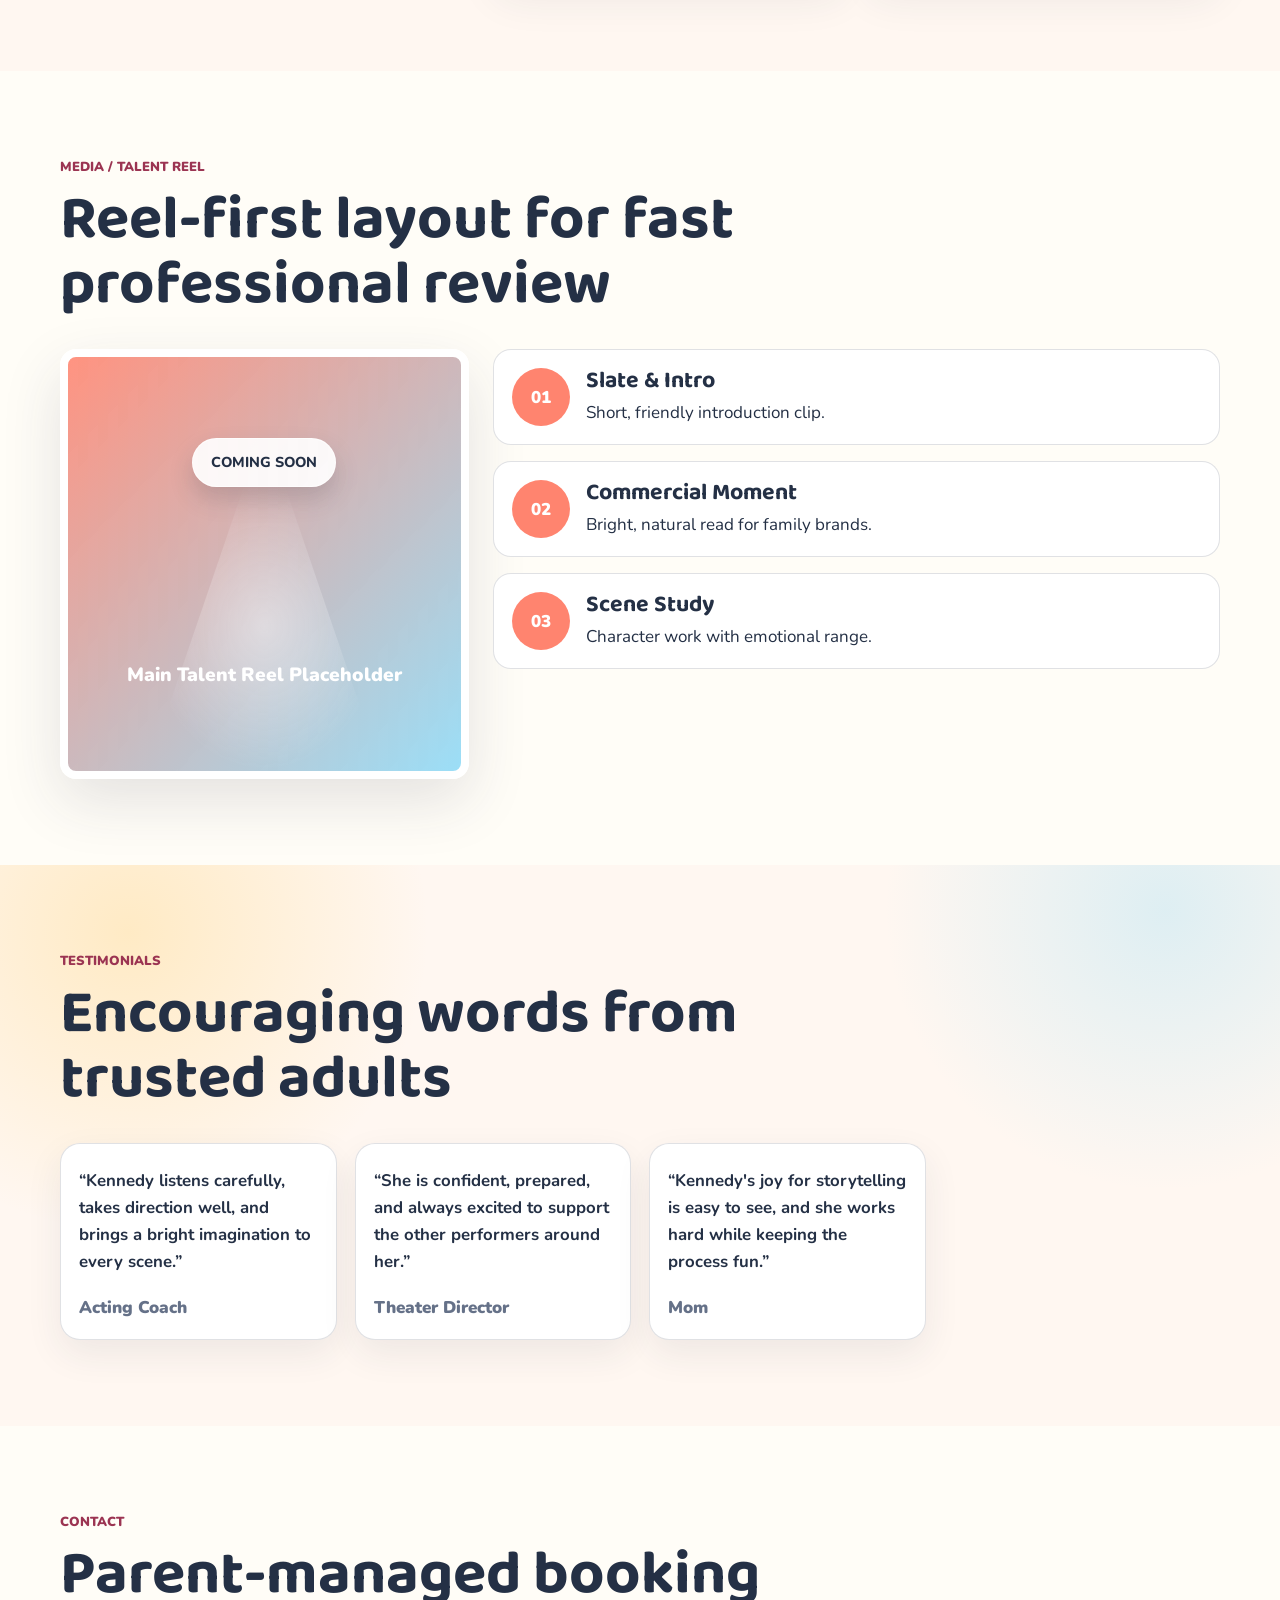
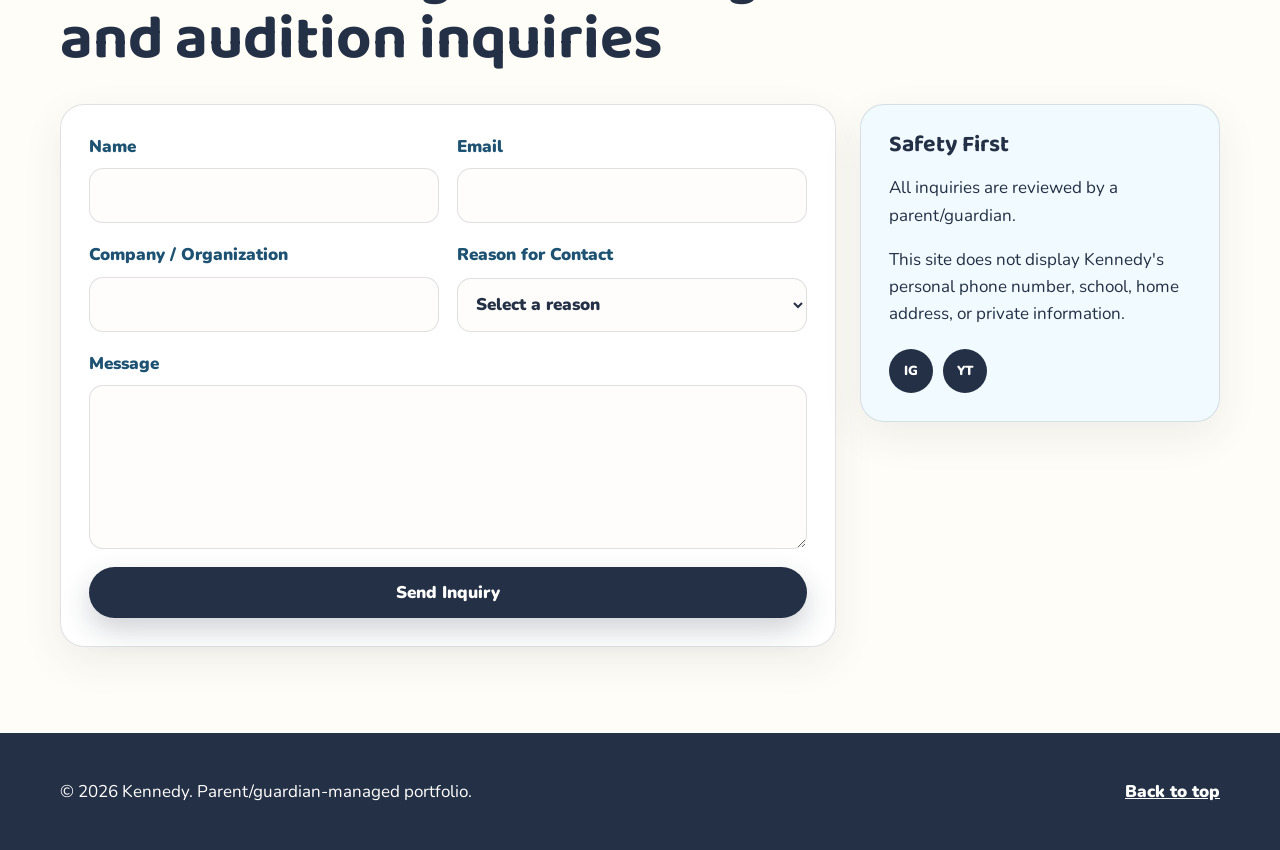
==== commit e64d6268: "updating the photo on the main page. - Meet Kennedy" ====
--- a/Kennedy_site/main.html
+++ b/Kennedy_site/main.html
@@ -62,7 +62,7 @@
           </div>
         </div>
         <div class="hero-media reveal">
-          <img src="assets/portfolio-headshot.png" alt="Approved smiling headshot for Kennedy's acting portfolio">
+          <img src="assets/meet-kennedy-3378.jpg" alt="Approved smiling headshot for Kennedy's acting portfolio">
         </div>
       </section>
 
